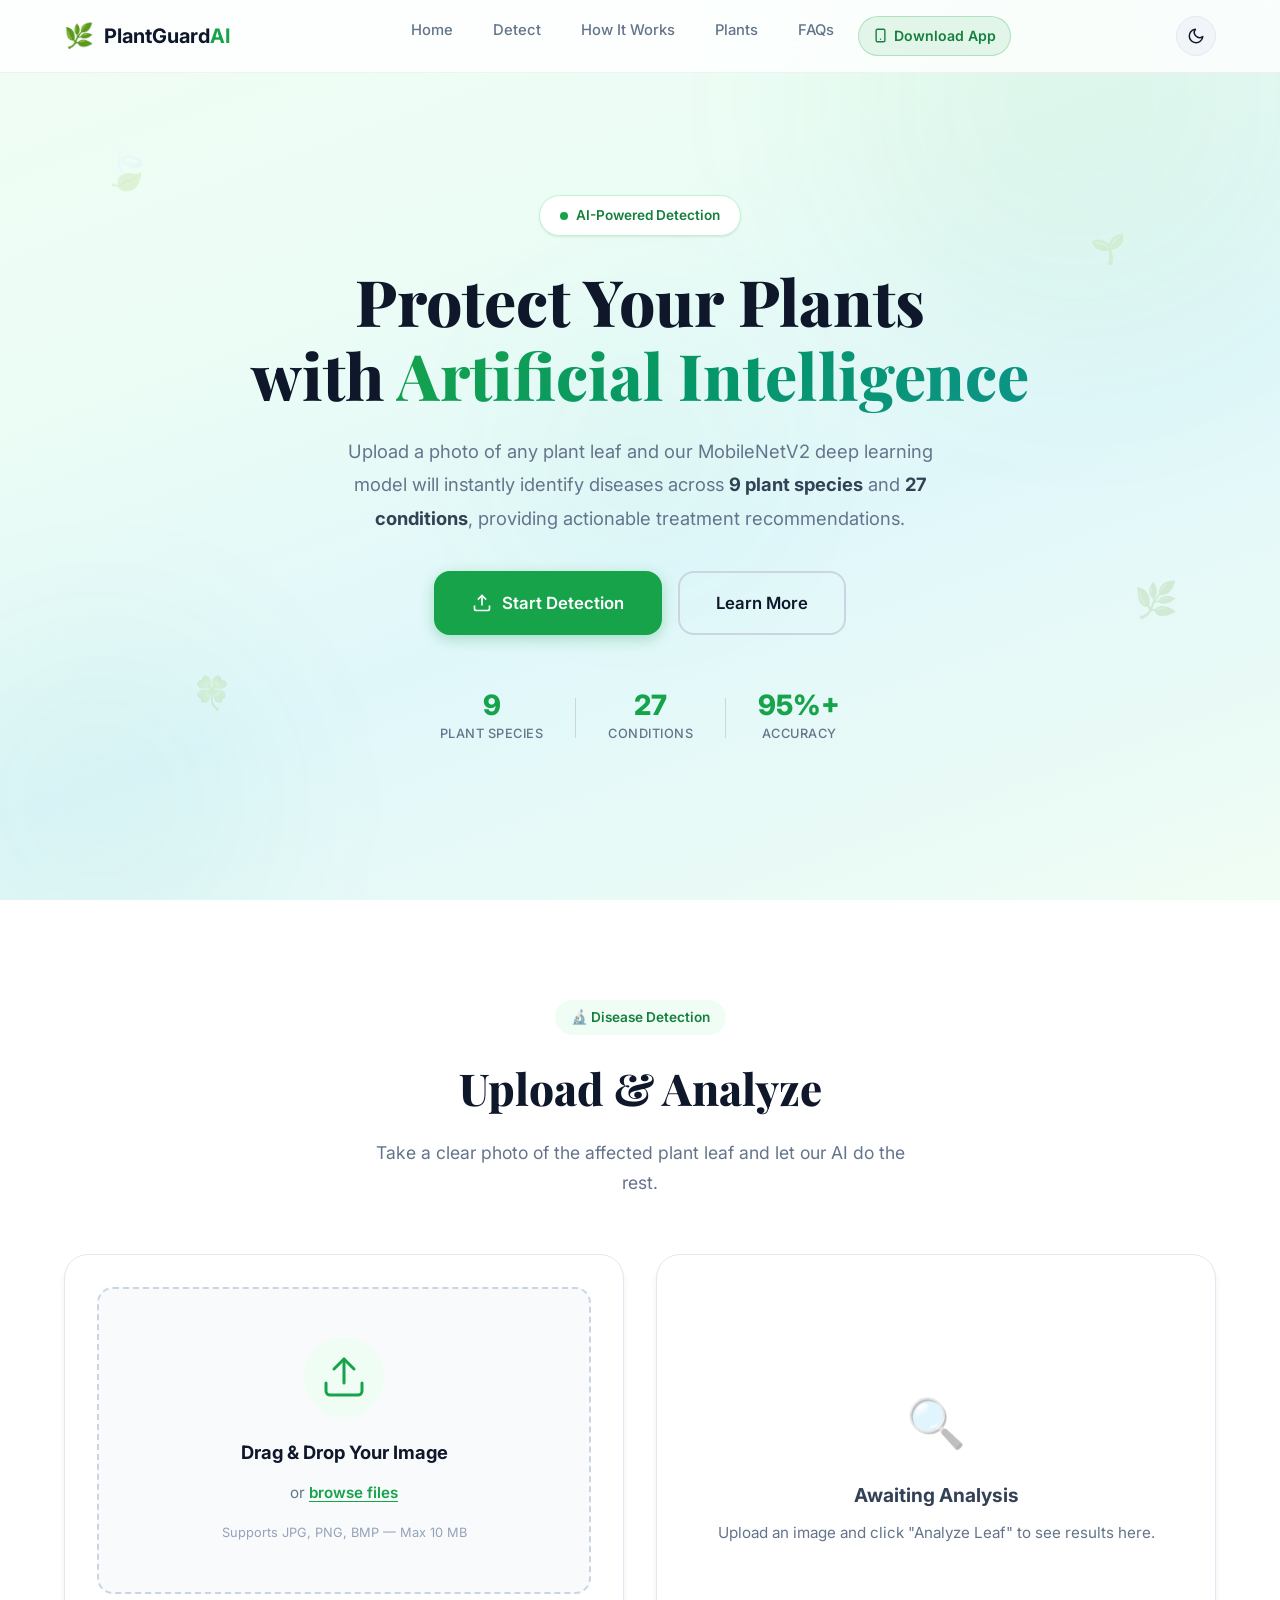
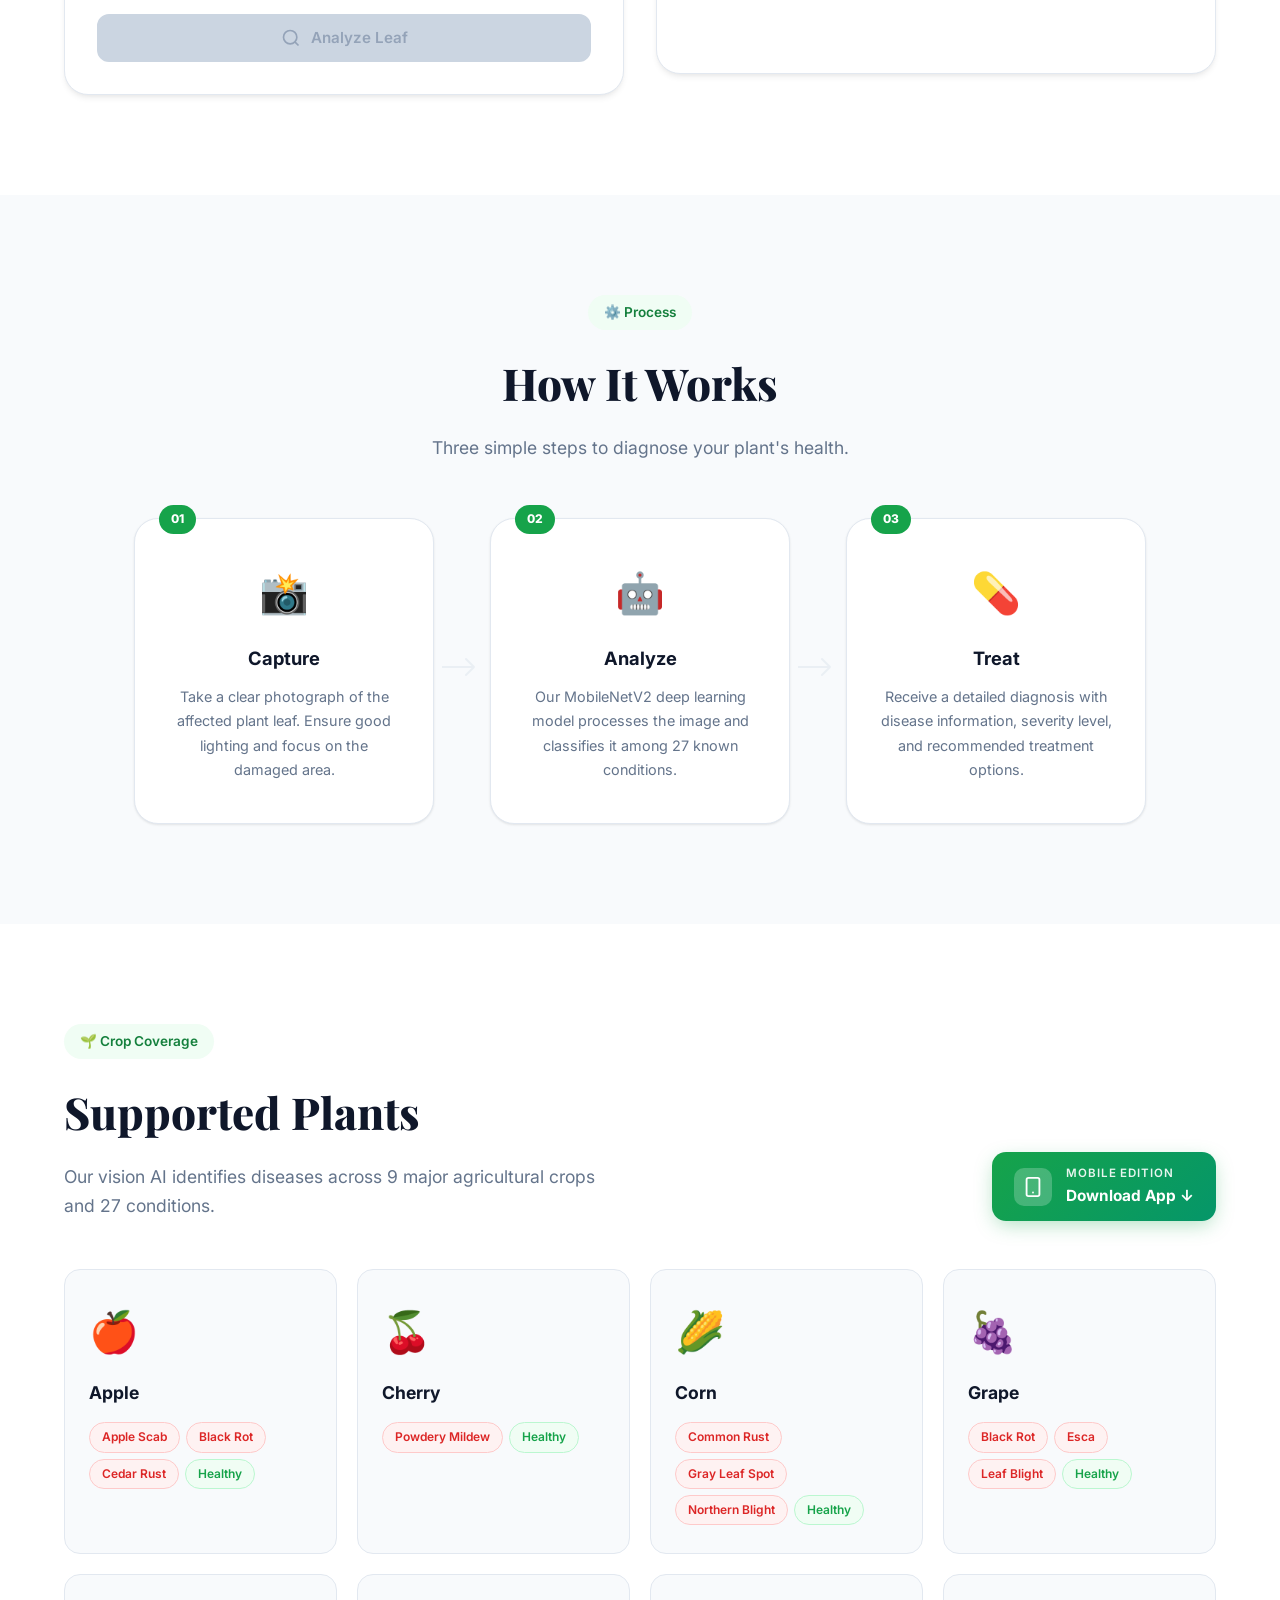
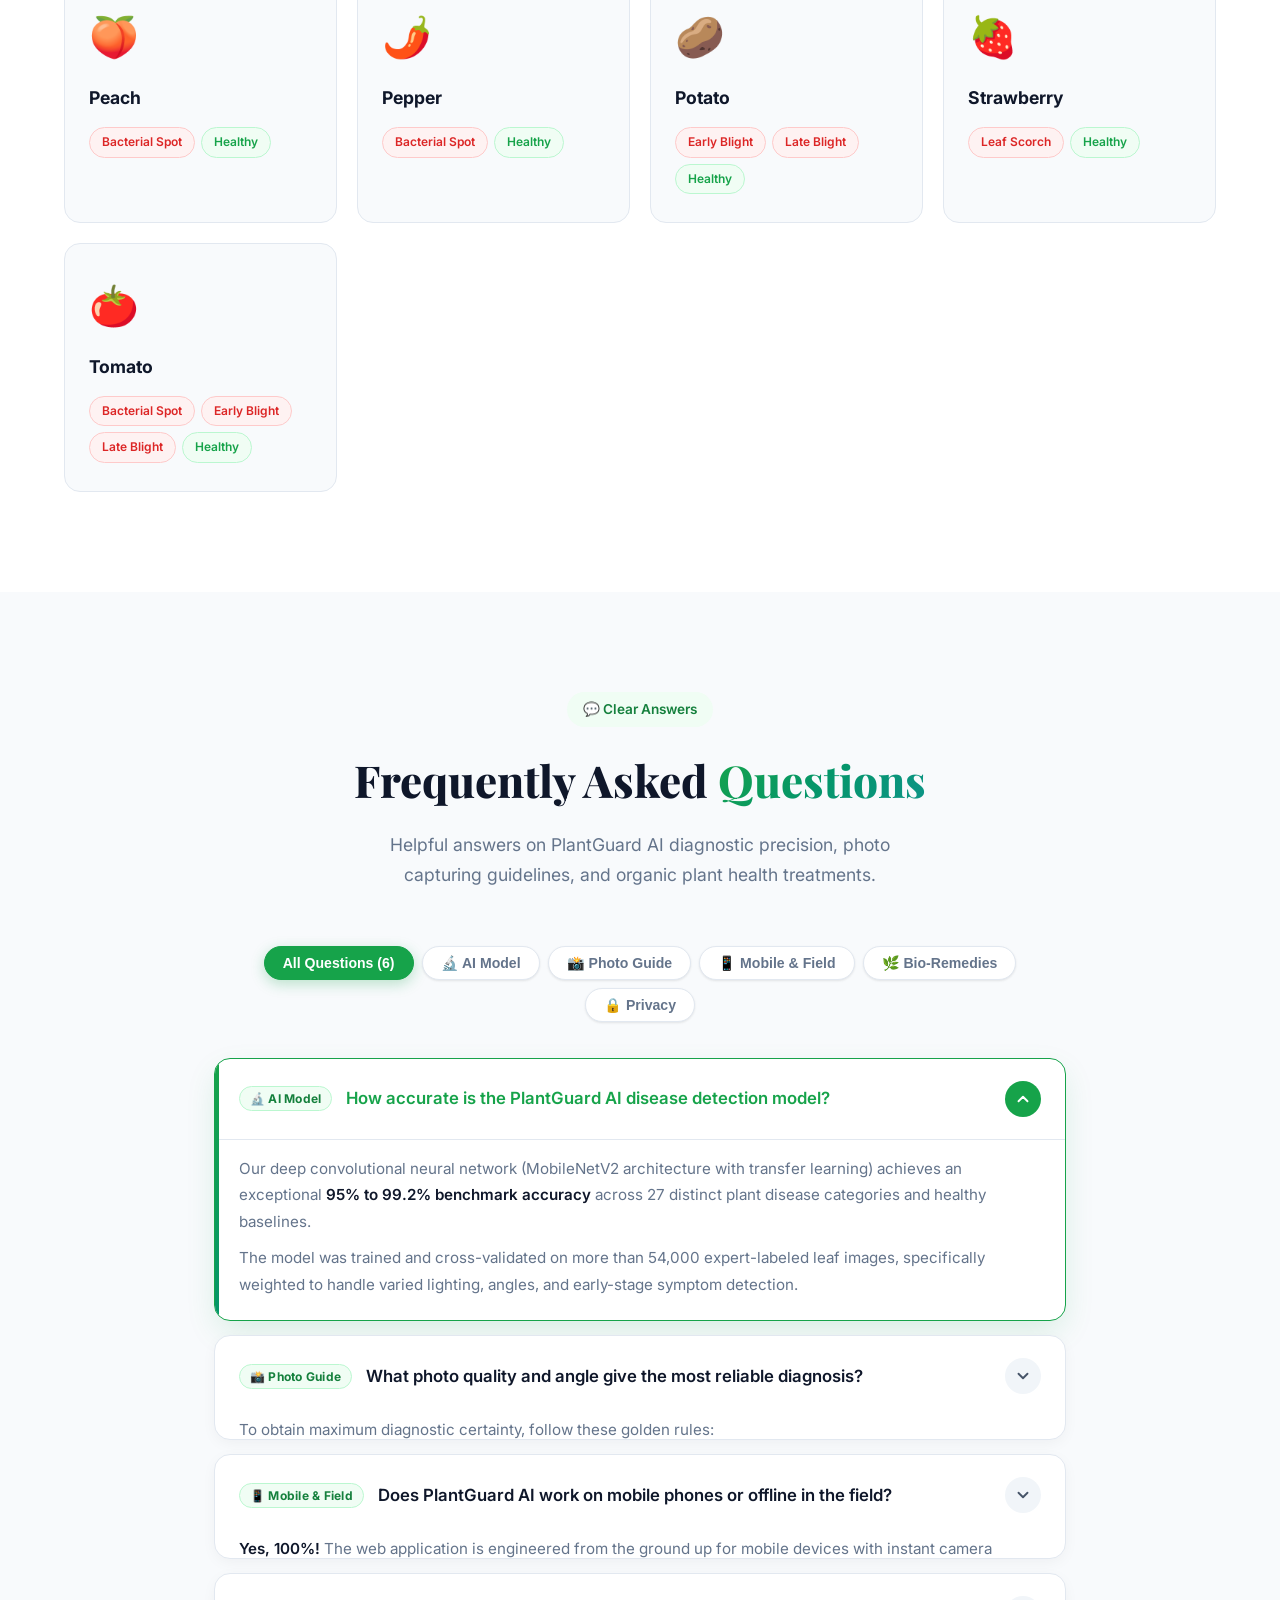
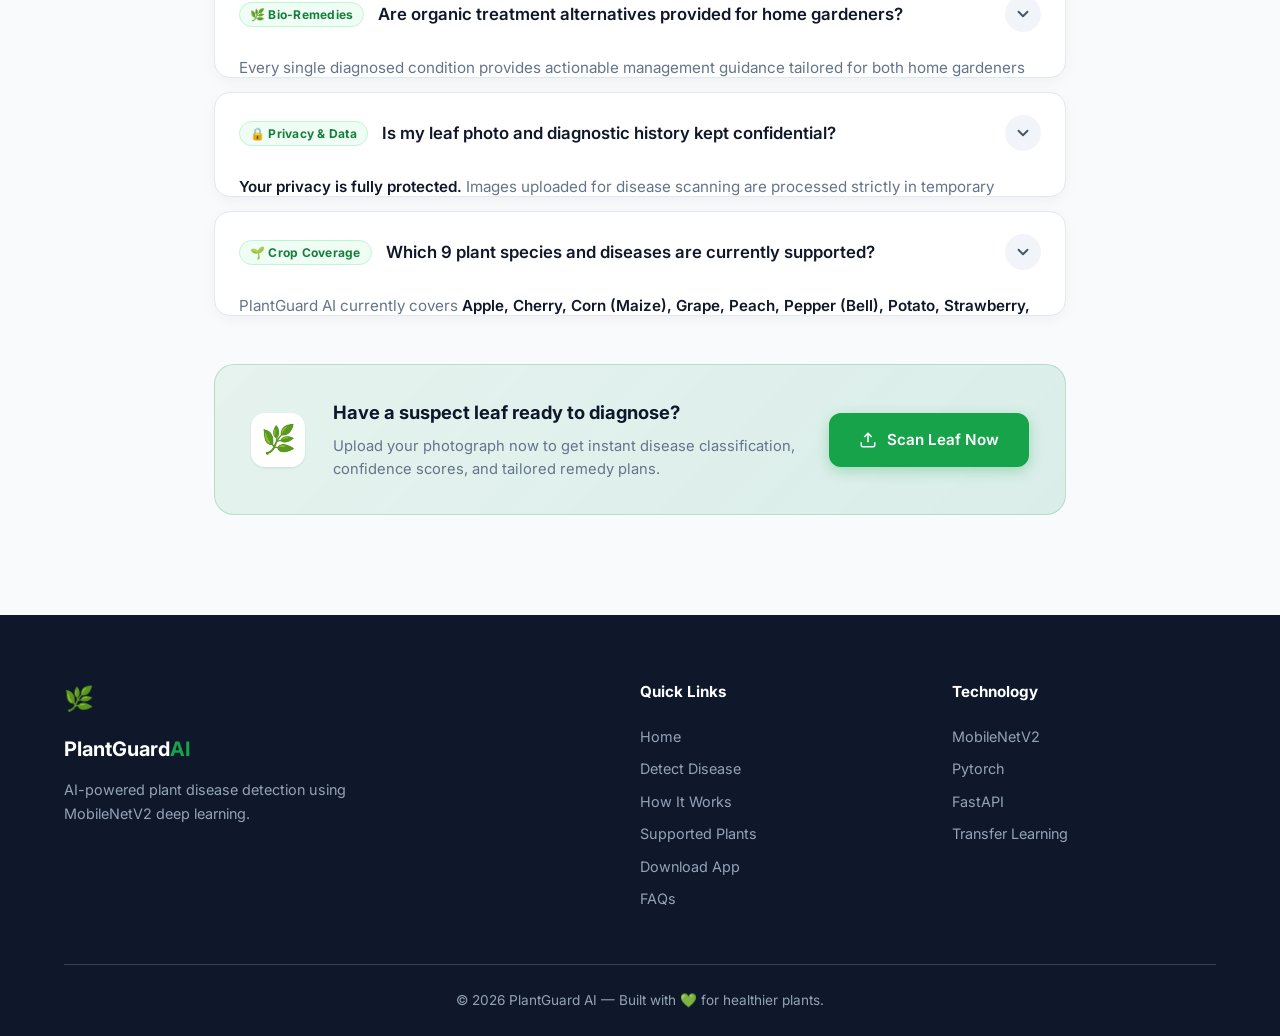
==== frontend/index.html @ 0253e127 "Organize project for deployment" ====
<!DOCTYPE html>
<html lang="en">
<head>
    <meta charset="UTF-8" />
    <meta name="viewport" content="width=device-width, initial-scale=1.0" />
    <title>PlantGuard AI — Plant Disease Detection</title>
    <link rel="preconnect" href="https://fonts.googleapis.com" />
    <link rel="preconnect" href="https://fonts.gstatic.com" crossorigin />
    <link href="https://fonts.googleapis.com/css2?family=Inter:wght@300;400;500;600;700;800;900&family=Playfair+Display:wght@700;800&display=swap" rel="stylesheet" />
    <link rel="stylesheet" href="style.css" />
    <link rel="icon" href="data:image/svg+xml,<svg xmlns='http://www.w3.org/2000/svg' viewBox='0 0 100 100'><text y='.9em' font-size='90'>🌿</text></svg>" />
    <script>
        (function() {
            try {
                const savedTheme = localStorage.getItem('plantguard_theme');
                if (savedTheme === 'dark' || (!savedTheme && window.matchMedia && window.matchMedia('(prefers-color-scheme: dark)').matches)) {
                    document.documentElement.setAttribute('data-theme', 'dark');
                } else {
                    document.documentElement.setAttribute('data-theme', 'light');
                }
            } catch(e) {}
        })();
    </script>
</head>
<body>
    <!-- ═══════════════════ NAVBAR ═══════════════════ -->
    <nav class="navbar" id="navbar">
        <div class="nav-container">
            <a href="#" class="nav-logo">
                <span class="logo-icon">🌿</span>
                <span class="logo-text">PlantGuard<span class="logo-accent">AI</span></span>
            </a>
            <ul class="nav-links">
                <li><a href="#home">Home</a></li>
                <li><a href="#detect">Detect</a></li>
                <li><a href="#how-it-works">How It Works</a></li>
                <li><a href="#plants">Plants</a></li>
                
                <li><a href="#faqSection">FAQs</a></li>
                <li>
                    <a href="https://drive.google.com/drive/folders/11VOvWhq4AAYxe6eZ1dElg188s2VvMgKe?usp=drive_link" target="_blank" rel="noopener noreferrer" class="nav-download-link" id="navDownloadBtn">
                        <svg width="15" height="15" viewBox="0 0 24 24" fill="none" stroke="currentColor" stroke-width="2.2" stroke-linecap="round" stroke-linejoin="round">
                            <rect x="5" y="2" width="14" height="20" rx="2" ry="2"></rect>
                            <line x1="12" y1="18" x2="12.01" y2="18"></line>
                        </svg>
                        Download App
                    </a>
                </li>
            </ul>
            <div class="nav-actions">
                <button class="theme-toggle-btn" id="themeToggleBtn" type="button" aria-label="Toggle light/dark mode" title="Toggle theme">
                    <span class="theme-icon sun-icon">
                        <svg width="19" height="19" viewBox="0 0 24 24" fill="none" stroke="currentColor" stroke-width="2" stroke-linecap="round" stroke-linejoin="round">
                            <circle cx="12" cy="12" r="5"></circle>
                            <line x1="12" y1="1" x2="12" y2="3"></line>
                            <line x1="12" y1="21" x2="12" y2="23"></line>
                            <line x1="4.22" y1="4.22" x2="5.64" y2="5.64"></line>
                            <line x1="18.36" y1="18.36" x2="19.78" y2="19.78"></line>
                            <line x1="1" y1="12" x2="3" y2="12"></line>
                            <line x1="21" y1="12" x2="23" y2="12"></line>
                            <line x1="4.22" y1="19.78" x2="5.64" y2="18.36"></line>
                            <line x1="18.36" y1="5.64" x2="19.78" y2="4.22"></line>
                        </svg>
                    </span>
                    <span class="theme-icon moon-icon">
                        <svg width="18" height="18" viewBox="0 0 24 24" fill="none" stroke="currentColor" stroke-width="2" stroke-linecap="round" stroke-linejoin="round">
                            <path d="M21 12.79A9 9 0 1 1 11.21 3 7 7 0 0 0 21 12.79z"></path>
                        </svg>
                    </span>
                </button>
                <button class="nav-toggle" id="navToggle" aria-label="Toggle navigation">
                    <span></span><span></span><span></span>
                </button>
            </div>
        </div>
    </nav>

    <!-- ═══════════════════ HERO ═══════════════════ -->
    <section class="hero" id="home">
        <div class="hero-bg">
            <div class="hero-shape hero-shape-1"></div>
            <div class="hero-shape hero-shape-2"></div>
            <div class="hero-shape hero-shape-3"></div>
            <div class="floating-leaf leaf-1">🍃</div>
            <div class="floating-leaf leaf-2">🌱</div>
            <div class="floating-leaf leaf-3">🍀</div>
            <div class="floating-leaf leaf-4">🌿</div>
        </div>
        <div class="hero-content">
            <div class="hero-badge">
                <span class="badge-dot"></span>
                AI-Powered Detection
            </div>
            <h1 class="hero-title">
                Protect Your Plants<br />
                with <span class="gradient-text">Artificial Intelligence</span>
            </h1>
            <p class="hero-subtitle">
                Upload a photo of any plant leaf and our MobileNetV2 deep learning model
                will instantly identify diseases across <strong>9 plant species</strong> and <strong>27 conditions</strong>,
                providing actionable treatment recommendations.
            </p>
            <div class="hero-actions">
                <a href="#detect" class="btn btn-primary btn-lg">
                    <svg width="20" height="20" viewBox="0 0 24 24" fill="none" stroke="currentColor" stroke-width="2"><path d="M21 15v4a2 2 0 0 1-2 2H5a2 2 0 0 1-2-2v-4"/><polyline points="17 8 12 3 7 8"/><line x1="12" y1="3" x2="12" y2="15"/></svg>
                    Start Detection
                </a>
                <a href="#how-it-works" class="btn btn-outline btn-lg">Learn More</a>
            </div>
            <div class="hero-stats">
                <div class="stat">
                    <span class="stat-number">9</span>
                    <span class="stat-label">Plant Species</span>
                </div>
                <div class="stat-divider"></div>
                <div class="stat">
                    <span class="stat-number">27</span>
                    <span class="stat-label">Conditions</span>
                </div>
                <div class="stat-divider"></div>
                <div class="stat">
                    <span class="stat-number">95%+</span>
                    <span class="stat-label">Accuracy</span>
                </div>
            </div>
        </div>
    </section>

    <!-- ═══════════════════ DETECTION SECTION ═══════════════════ -->
    <section class="section detect-section" id="detect">
        <div class="container">
            <div class="section-header">
                <span class="section-tag">🔬 Disease Detection</span>
                <h2 class="section-title">Upload & Analyze</h2>
                <p class="section-desc">Take a clear photo of the affected plant leaf and let our AI do the rest.</p>
            </div>

            <div class="detect-grid">
                <!-- Upload Area -->
                <div class="upload-card" id="uploadCard">
                    <div class="upload-zone" id="uploadZone">
                        <input type="file" id="fileInput" accept="image/*" hidden />
                        <div class="upload-placeholder" id="uploadPlaceholder">
                            <div class="upload-icon">
                                <svg width="48" height="48" viewBox="0 0 24 24" fill="none" stroke="currentColor" stroke-width="1.5" stroke-linecap="round" stroke-linejoin="round">
                                    <path d="M21 15v4a2 2 0 0 1-2 2H5a2 2 0 0 1-2-2v-4"/>
                                    <polyline points="17 8 12 3 7 8"/>
                                    <line x1="12" y1="3" x2="12" y2="15"/>
                                </svg>
                            </div>
                            <h3>Drag & Drop Your Image</h3>
                            <p>or <span class="upload-browse">browse files</span></p>
                            <span class="upload-hint">Supports JPG, PNG, BMP — Max 10 MB</span>
                        </div>
                        <div class="upload-preview" id="uploadPreview" style="display:none;">
                            <img id="previewImage" alt="Uploaded leaf preview" />
                            <button class="btn-remove" id="removeBtn" title="Remove image">
                                <svg width="20" height="20" viewBox="0 0 24 24" fill="none" stroke="currentColor" stroke-width="2"><line x1="18" y1="6" x2="6" y2="18"/><line x1="6" y1="6" x2="18" y2="18"/></svg>
                            </button>
                        </div>
                    </div>
                    <button class="btn btn-primary btn-block" id="analyzeBtn" disabled>
                        <svg width="20" height="20" viewBox="0 0 24 24" fill="none" stroke="currentColor" stroke-width="2"><circle cx="11" cy="11" r="8"/><line x1="21" y1="21" x2="16.65" y2="16.65"/></svg>
                        Analyze Leaf
                    </button>
                </div>

                <!-- Results Area -->
                <div class="results-card" id="resultsCard">
                    <!-- Empty State -->
                    <div class="results-empty" id="resultsEmpty">
                        <div class="empty-icon">🔍</div>
                        <h3>Awaiting Analysis</h3>
                        <p>Upload an image and click "Analyze Leaf" to see results here.</p>
                    </div>

                    <!-- Loading State -->
                    <div class="results-loading" id="resultsLoading" style="display:none;">
                        <div class="loader">
                            <div class="loader-ring"></div>
                            <div class="loader-ring"></div>
                            <div class="loader-ring"></div>
                            <span class="loader-icon">🌿</span>
                        </div>
                        <h3>Analyzing Your Plant...</h3>
                        <p>Our AI model is examining the leaf for diseases.</p>
                    </div>

                    <!-- Results Content -->
                    <div class="results-content" id="resultsContent" style="display:none;">
                        <!-- Top Prediction -->
                        <div class="result-top" id="resultTop">
                            <div class="result-severity" id="resultSeverity">Healthy</div>
                            <div class="result-header">
                                <div>
                                    <h3 class="result-plant" id="resultPlant">—</h3>
                                    <p class="result-disease" id="resultDisease">—</p>
                                </div>
                                <div class="result-confidence-ring" id="confidenceRing">
                                    <svg viewBox="0 0 100 100">
                                        <circle cx="50" cy="50" r="42" class="ring-bg" />
                                        <circle cx="50" cy="50" r="42" class="ring-fill" id="ringFill" />
                                    </svg>
                                    <span class="ring-text" id="ringText">0%</span>
                                </div>
                            </div>
                        </div>

                        <!-- Disease Info -->
                        <div class="result-info" id="resultInfo">
                            <div class="info-block">
                                <h4>📋 Description</h4>
                                <p id="resultDescription">—</p>
                            </div>
                            <div class="info-block">
                                <h4>💊 Treatment</h4>
                                <p id="resultTreatment">—</p>
                            </div>
                        </div>

                        <!-- Other Predictions -->
                        <div class="result-others">
                            <h4>Other Possibilities</h4>
                            <div class="prediction-bars" id="predictionBars"></div>
                        </div>
                    </div>

                    <!-- Error State -->
                    <div class="results-error" id="resultsError" style="display:none;">
                        <div class="error-icon">⚠️</div>
                        <h3>Analysis Failed</h3>
                        <p id="errorMessage">Something went wrong. Please try again.</p>
                        <button class="btn btn-outline" id="retryBtn">Try Again</button>
                    </div>
                </div>
            </div>
        </div>
    </section>

    <!-- ═══════════════════ HOW IT WORKS ═══════════════════ -->
    <section class="section how-section" id="how-it-works">
        <div class="container">
            <div class="section-header">
                <span class="section-tag">⚙️ Process</span>
                <h2 class="section-title">How It Works</h2>
                <p class="section-desc">Three simple steps to diagnose your plant's health.</p>
            </div>
            <div class="steps-grid">
                <div class="step-card">
                    <div class="step-number">01</div>
                    <div class="step-icon">📸</div>
                    <h3>Capture</h3>
                    <p>Take a clear photograph of the affected plant leaf. Ensure good lighting and focus on the damaged area.</p>
                </div>
                <div class="step-connector">
                    <svg width="40" height="24" viewBox="0 0 40 24"><path d="M0 12h32m0 0l-8-8m8 8l-8 8" fill="none" stroke="currentColor" stroke-width="2" stroke-linecap="round" stroke-linejoin="round" opacity="0.3"/></svg>
                </div>
                <div class="step-card">
                    <div class="step-number">02</div>
                    <div class="step-icon">🤖</div>
                    <h3>Analyze</h3>
                    <p>Our MobileNetV2 deep learning model processes the image and classifies it among 27 known conditions.</p>
                </div>
                <div class="step-connector">
                    <svg width="40" height="24" viewBox="0 0 40 24"><path d="M0 12h32m0 0l-8-8m8 8l-8 8" fill="none" stroke="currentColor" stroke-width="2" stroke-linecap="round" stroke-linejoin="round" opacity="0.3"/></svg>
                </div>
                <div class="step-card">
                    <div class="step-number">03</div>
                    <div class="step-icon">💊</div>
                    <h3>Treat</h3>
                    <p>Receive a detailed diagnosis with disease information, severity level, and recommended treatment options.</p>
                </div>
            </div>
        </div>
    </section>

    <!-- ═══════════════════ SUPPORTED PLANTS ═══════════════════ -->
    <section class="section plants-section" id="plants">
        <div class="container">
            <div class="plants-header-row">
                <div class="section-header plants-header-left">
                    <span class="section-tag">🌱 Crop Coverage</span>
                    <h2 class="section-title">Supported Plants</h2>
                    <p class="section-desc">Our vision AI identifies diseases across 9 major agricultural crops and 27 conditions.</p>
                </div>
                <div class="plants-download-action">
                    <a href="https://drive.google.com/drive/folders/11VOvWhq4AAYxe6eZ1dElg188s2VvMgKe?usp=drive_link" target="_blank" rel="noopener noreferrer" class="plants-app-badge-btn" id="plantsSectionDownloadBtn">
                        <div class="app-badge-icon">
                            <svg width="22" height="22" viewBox="0 0 24 24" fill="none" stroke="currentColor" stroke-width="2" stroke-linecap="round" stroke-linejoin="round">
                                <rect x="5" y="2" width="14" height="20" rx="2" ry="2"></rect>
                                <line x1="12" y1="18" x2="12.01" y2="18"></line>
                            </svg>
                        </div>
                        <div class="app-badge-text">
                            <span class="app-badge-sub">Mobile Edition</span>
                            <span class="app-badge-title">Download App &darr;</span>
                        </div>
                    </a>
                </div>
            </div>
            <div class="plants-grid">
                <div class="plant-card">
                    <div class="plant-emoji">🍎</div>
                    <h3>Apple</h3>
                    <div class="plant-diseases">
                        <span class="disease-tag disease-bad">Apple Scab</span>
                        <span class="disease-tag disease-bad">Black Rot</span>
                        <span class="disease-tag disease-bad">Cedar Rust</span>
                        <span class="disease-tag disease-good">Healthy</span>
                    </div>
                </div>
                <div class="plant-card">
                    <div class="plant-emoji">🍒</div>
                    <h3>Cherry</h3>
                    <div class="plant-diseases">
                        <span class="disease-tag disease-bad">Powdery Mildew</span>
                        <span class="disease-tag disease-good">Healthy</span>
                    </div>
                </div>
                <div class="plant-card">
                    <div class="plant-emoji">🌽</div>
                    <h3>Corn</h3>
                    <div class="plant-diseases">
                        <span class="disease-tag disease-bad">Common Rust</span>
                        <span class="disease-tag disease-bad">Gray Leaf Spot</span>
                        <span class="disease-tag disease-bad">Northern Blight</span>
                        <span class="disease-tag disease-good">Healthy</span>
                    </div>
                </div>
                <div class="plant-card">
                    <div class="plant-emoji">🍇</div>
                    <h3>Grape</h3>
                    <div class="plant-diseases">
                        <span class="disease-tag disease-bad">Black Rot</span>
                        <span class="disease-tag disease-bad">Esca</span>
                        <span class="disease-tag disease-bad">Leaf Blight</span>
                        <span class="disease-tag disease-good">Healthy</span>
                    </div>
                </div>
                <div class="plant-card">
                    <div class="plant-emoji">🍑</div>
                    <h3>Peach</h3>
                    <div class="plant-diseases">
                        <span class="disease-tag disease-bad">Bacterial Spot</span>
                        <span class="disease-tag disease-good">Healthy</span>
                    </div>
                </div>
                <div class="plant-card">
                    <div class="plant-emoji">🌶️</div>
                    <h3>Pepper</h3>
                    <div class="plant-diseases">
                        <span class="disease-tag disease-bad">Bacterial Spot</span>
                        <span class="disease-tag disease-good">Healthy</span>
                    </div>
                </div>
                <div class="plant-card">
                    <div class="plant-emoji">🥔</div>
                    <h3>Potato</h3>
                    <div class="plant-diseases">
                        <span class="disease-tag disease-bad">Early Blight</span>
                        <span class="disease-tag disease-bad">Late Blight</span>
                        <span class="disease-tag disease-good">Healthy</span>
                    </div>
                </div>
                <div class="plant-card">
                    <div class="plant-emoji">🍓</div>
                    <h3>Strawberry</h3>
                    <div class="plant-diseases">
                        <span class="disease-tag disease-bad">Leaf Scorch</span>
                        <span class="disease-tag disease-good">Healthy</span>
                    </div>
                </div>
                <div class="plant-card">
                    <div class="plant-emoji">🍅</div>
                    <h3>Tomato</h3>
                    <div class="plant-diseases">
                        <span class="disease-tag disease-bad">Bacterial Spot</span>
                        <span class="disease-tag disease-bad">Early Blight</span>
                        <span class="disease-tag disease-bad">Late Blight</span>
                        <span class="disease-tag disease-good">Healthy</span>
                    </div>
                </div>
            </div>
        </div>
    </section>




      <!-- ==========================================================================
       FREQUENTLY ASKED QUESTIONS (FAQ)
       ========================================================================== -->
    <a id="faq"></a>
    <section class="section faq-section" id="faqSection">
        <div class="container faq-container">
            <div class="section-header">
                <span class="section-tag">💬 Clear Answers</span>
                <h2 class="section-title">Frequently Asked <span class="gradient-text">Questions</span></h2>
                <p class="section-desc">
                    Helpful answers on PlantGuard AI diagnostic precision, photo capturing guidelines, and organic plant health treatments.
                </p>
            </div>

            <!-- FAQ Filter Categories -->
            <div class="faq-filters" id="faqFilters" role="tablist" aria-label="FAQ Categories">
                <button type="button" class="faq-filter-btn active" data-category="all">All Questions (6)</button>
                <button type="button" class="faq-filter-btn" data-category="model">🔬 AI Model</button>
                <button type="button" class="faq-filter-btn" data-category="photo">📸 Photo Guide</button>
                <button type="button" class="faq-filter-btn" data-category="mobile">📱 Mobile & Field</button>
                <button type="button" class="faq-filter-btn" data-category="treatment">🌿 Bio-Remedies</button>
                <button type="button" class="faq-filter-btn" data-category="privacy">🔒 Privacy</button>
            </div>

            <!-- FAQ Accordion List -->
            <div class="faq-list" id="faqList">
                <!-- Item 1 -->
                <div class="faq-item active" data-category="model">
                    <button type="button" class="faq-question" aria-expanded="true" aria-controls="faq-ans-1">
                        <div class="faq-q-left">
                            <span class="faq-cat-pill">🔬 AI Model</span>
                            <span class="faq-q-title">How accurate is the PlantGuard AI disease detection model?</span>
                        </div>
                        <div class="faq-chevron-wrap">
                            <svg width="18" height="18" viewBox="0 0 24 24" fill="none" stroke="currentColor" stroke-width="2.5" stroke-linecap="round" stroke-linejoin="round"><polyline points="6 9 12 15 18 9"/></svg>
                        </div>
                    </button>
                    <div class="faq-answer-collapse" id="faq-ans-1" role="region">
                        <div class="faq-answer-body">
                            <p>Our deep convolutional neural network (MobileNetV2 architecture with transfer learning) achieves an exceptional <strong>95% to 99.2% benchmark accuracy</strong> across 27 distinct plant disease categories and healthy baselines.</p>
                            <p style="margin-top: 10px;">The model was trained and cross-validated on more than 54,000 expert-labeled leaf images, specifically weighted to handle varied lighting, angles, and early-stage symptom detection.</p>
                        </div>
                    </div>
                </div>

                <!-- Item 2 -->
                <div class="faq-item" data-category="photo">
                    <button type="button" class="faq-question" aria-expanded="false" aria-controls="faq-ans-2">
                        <div class="faq-q-left">
                            <span class="faq-cat-pill">📸 Photo Guide</span>
                            <span class="faq-q-title">What photo quality and angle give the most reliable diagnosis?</span>
                        </div>
                        <div class="faq-chevron-wrap">
                            <svg width="18" height="18" viewBox="0 0 24 24" fill="none" stroke="currentColor" stroke-width="2.5" stroke-linecap="round" stroke-linejoin="round"><polyline points="6 9 12 15 18 9"/></svg>
                        </div>
                    </button>
                    <div class="faq-answer-collapse" id="faq-ans-2" role="region">
                        <div class="faq-answer-body">
                            <p>To obtain maximum diagnostic certainty, follow these golden rules:</p>
                            <ul class="faq-tips-list">
                                <li><strong>Natural diffused daylight:</strong> Shoot in soft morning or overcast light. Avoid harsh direct sun reflections or intense camera flash.</li>
                                <li><strong>Fill the frame:</strong> The infected leaf blade should fill at least <strong>60%–80%</strong> of the picture.</li>
                                <li><strong>Focus sharply on lesions:</strong> Tap your screen to lock focus on discoloration, powdery spots, or wilting leaf margins.</li>
                                <li><strong>Clean background:</strong> Hold a neutral hand or piece of cardboard behind the leaf if background foliage is distracting.</li>
                            </ul>
                        </div>
                    </div>
                </div>

                <!-- Item 3 -->
                <div class="faq-item" data-category="mobile">
                    <button type="button" class="faq-question" aria-expanded="false" aria-controls="faq-ans-3">
                        <div class="faq-q-left">
                            <span class="faq-cat-pill">📱 Mobile & Field</span>
                            <span class="faq-q-title">Does PlantGuard AI work on mobile phones or offline in the field?</span>
                        </div>
                        <div class="faq-chevron-wrap">
                            <svg width="18" height="18" viewBox="0 0 24 24" fill="none" stroke="currentColor" stroke-width="2.5" stroke-linecap="round" stroke-linejoin="round"><polyline points="6 9 12 15 18 9"/></svg>
                        </div>
                    </button>
                    <div class="faq-answer-collapse" id="faq-ans-3" role="region">
                        <div class="faq-answer-body">
                            <p><strong>Yes, 100%!</strong> The web application is engineered from the ground up for mobile devices with instant camera capture support on both iOS (Safari) and Android (Chrome).</p>
                            <p style="margin-top: 10px;">Additionally, you can download our dedicated <strong>PlantGuard Mobile App (APK / PWA)</strong> from the link beside the Plants section, giving you rapid one-tap diagnoses while inspecting orchards or farms.</p>
                        </div>
                    </div>
                </div>

                <!-- Item 4 -->
                <div class="faq-item" data-category="treatment">
                    <button type="button" class="faq-question" aria-expanded="false" aria-controls="faq-ans-4">
                        <div class="faq-q-left">
                            <span class="faq-cat-pill">🌿 Bio-Remedies</span>
                            <span class="faq-q-title">Are organic treatment alternatives provided for home gardeners?</span>
                        </div>
                        <div class="faq-chevron-wrap">
                            <svg width="18" height="18" viewBox="0 0 24 24" fill="none" stroke="currentColor" stroke-width="2.5" stroke-linecap="round" stroke-linejoin="round"><polyline points="6 9 12 15 18 9"/></svg>
                        </div>
                    </button>
                    <div class="faq-answer-collapse" id="faq-ans-4" role="region">
                        <div class="faq-answer-body">
                            <p>Every single diagnosed condition provides actionable management guidance tailored for both home gardeners and organic farmers:</p>
                            <ul class="faq-tips-list">
                                <li><strong>Biological controls:</strong> Recommendations such as <em>Bacillus subtilis</em> beneficial bacteria, copper octanoate sprays, and botanical Neem oil extracts.</li>
                                <li><strong>Cultural practices:</strong> Sanitization methods, targeted pruning, air circulation tips, and drip irrigation practices to halt fungal spore transmission.</li>
                                <li><strong>Commercial options:</strong> Chemical fungicide guidelines when intervention is required for large acreages.</li>
                            </ul>
                        </div>
                    </div>
                </div>

                <!-- Item 5 -->
                <div class="faq-item" data-category="privacy">
                    <button type="button" class="faq-question" aria-expanded="false" aria-controls="faq-ans-5">
                        <div class="faq-q-left">
                            <span class="faq-cat-pill">🔒 Privacy & Data</span>
                            <span class="faq-q-title">Is my leaf photo and diagnostic history kept confidential?</span>
                        </div>
                        <div class="faq-chevron-wrap">
                            <svg width="18" height="18" viewBox="0 0 24 24" fill="none" stroke="currentColor" stroke-width="2.5" stroke-linecap="round" stroke-linejoin="round"><polyline points="6 9 12 15 18 9"/></svg>
                        </div>
                    </button>
                    <div class="faq-answer-collapse" id="faq-ans-5" role="region">
                        <div class="faq-answer-body">
                            <p><strong>Your privacy is fully protected.</strong> Images uploaded for disease scanning are processed strictly in temporary runtime memory and are never retained, sold, or shared with third parties.</p>
                            <p style="margin-top: 10px;">Diagnostic logs and scan records reside solely inside your personal browser's LocalStorage, meaning you retain complete ownership and can clear your history anytime with zero footprints left behind.</p>
                        </div>
                    </div>
                </div>

                <!-- Item 6 -->
                <div class="faq-item" data-category="model">
                    <button type="button" class="faq-question" aria-expanded="false" aria-controls="faq-ans-6">
                        <div class="faq-q-left">
                            <span class="faq-cat-pill">🌱 Crop Coverage</span>
                            <span class="faq-q-title">Which 9 plant species and diseases are currently supported?</span>
                        </div>
                        <div class="faq-chevron-wrap">
                            <svg width="18" height="18" viewBox="0 0 24 24" fill="none" stroke="currentColor" stroke-width="2.5" stroke-linecap="round" stroke-linejoin="round"><polyline points="6 9 12 15 18 9"/></svg>
                        </div>
                    </button>
                    <div class="faq-answer-collapse" id="faq-ans-6" role="region">
                        <div class="faq-answer-body">
                            <p>PlantGuard AI currently covers <strong>Apple, Cherry, Corn (Maize), Grape, Peach, Pepper (Bell), Potato, Strawberry, and Tomato</strong>.</p>
                            <p style="margin-top: 10px;">Supported conditions include Early Blight, Late Blight, Bacterial Spot, Powdery Mildew, Black Rot, Esca, Cedar Rust, Common Rust, Gray Leaf Spot, Northern Leaf Blight, Leaf Scorch, alongside verified healthy controls for every crop.</p>
                        </div>
                    </div>
                </div>
            </div>

            <!-- FAQ CTA Card -->
            <div class="faq-cta-card">
                <div class="faq-cta-icon-wrap">
                    <span class="faq-cta-emoji">🌿</span>
                </div>
                <div class="faq-cta-text">
                    <h4>Have a suspect leaf ready to diagnose?</h4>
                    <p>Upload your photograph now to get instant disease classification, confidence scores, and tailored remedy plans.</p>
                </div>
                <div class="faq-cta-action">
                    <a href="#detect" class="btn btn-primary faq-cta-btn">
                        <svg width="18" height="18" viewBox="0 0 24 24" fill="none" stroke="currentColor" stroke-width="2"><path d="M21 15v4a2 2 0 0 1-2 2H5a2 2 0 0 1-2-2v-4"/><polyline points="17 8 12 3 7 8"/><line x1="12" y1="15" x2="12" y2="3"/></svg>
                        Scan Leaf Now
                    </a>
                </div>
            </div>
        </div>
    </section>

    <!-- ═══════════════════ FOOTER ═══════════════════ -->
    <footer class="footer">
        <div class="container">
            <div class="footer-content">
                <div class="footer-brand">
                    <span class="logo-icon">🌿</span>
                    <span class="logo-text">PlantGuard<span class="logo-accent">AI</span></span>
                    <p>AI-powered plant disease detection using MobileNetV2 deep learning.</p>
                </div>
                <div class="footer-links">
                    <h4>Quick Links</h4>
                    <a href="#home">Home</a>
                    <a href="#detect">Detect Disease</a>
                    <a href="#how-it-works">How It Works</a>
                    <a href="#plants">Supported Plants</a>
                    <a href="https://drive.google.com/drive/folders/11VOvWhq4AAYxe6eZ1dElg188s2VvMgKe?usp=drive_link" target="_blank" rel="noopener noreferrer">Download App</a>
                    <a href="#faqSection">FAQs</a>
                </div>
                <div class="footer-tech">
                    <h4>Technology</h4>
                    <a href="#">MobileNetV2</a>
                    <a href="#">Pytorch</a>
                    <a href="#">FastAPI</a>
                    <a href="#">Transfer Learning</a>
                </div>
            </div>
            <div class="footer-bottom">
                <p>© 2026 PlantGuard AI — Built with 💚 for healthier plants.</p>
            </div>
        </div>
    </footer>



    <!-- ═══════════════════ THEME, FAQ & MODAL SCRIPTS ═══════════════════ -->
    <script>
    (function() {
        // --- 1. THEME TOGGLE (LIGHT / DARK) ---
        const themeToggleBtn = document.getElementById('themeToggleBtn');
        function setTheme(theme) {
            document.documentElement.setAttribute('data-theme', theme);
            try { localStorage.setItem('plantguard_theme', theme); } catch(e) {}
        }
        function getCurrentTheme() {
            return document.documentElement.getAttribute('data-theme') || 'light';
        }
        if (themeToggleBtn) {
            themeToggleBtn.addEventListener('click', () => {
                const nextTheme = getCurrentTheme() === 'dark' ? 'light' : 'dark';
                setTheme(nextTheme);
            });
        }

        // --- 2. FAQ ACCORDION INTERACTIVITY ---
        const faqItems = document.querySelectorAll('.faq-item');
        faqItems.forEach(item => {
            const btn = item.querySelector('.faq-question');
            if (!btn) return;
            btn.addEventListener('click', () => {
                const isActive = item.classList.contains('active');
                faqItems.forEach(other => {
                    if (other !== item) {
                        other.classList.remove('active');
                        const otherBtn = other.querySelector('.faq-question');
                        if (otherBtn) otherBtn.setAttribute('aria-expanded', 'false');
                    }
                });
                if (isActive) {
                    item.classList.remove('active');
                    btn.setAttribute('aria-expanded', 'false');
                } else {
                    item.classList.add('active');
                    btn.setAttribute('aria-expanded', 'true');
                }
            });
        });

        // FAQ Category Filter
        const filterBtns = document.querySelectorAll('.faq-filter-btn');
        filterBtns.forEach(fBtn => {
            fBtn.addEventListener('click', () => {
                filterBtns.forEach(b => b.classList.remove('active'));
                fBtn.classList.add('active');
                const cat = fBtn.getAttribute('data-category');
                faqItems.forEach(item => {
                    const itemCat = item.getAttribute('data-category');
                    if (cat === 'all' || itemCat === cat) {
                        item.style.display = 'block';
                    } else {
                        item.style.display = 'none';
                    }
                });
            });
        });

        // --- 3. DOWNLOAD APP MODAL LOGIC ---
        const downloadModal = document.getElementById('downloadModal');
        const closeModalBtn = document.getElementById('closeModalBtn');
        function closeModal() {
            if (downloadModal) {
                downloadModal.classList.remove('open');
                document.body.style.overflow = '';
            }
        }

        if (closeModalBtn) {
            closeModalBtn.addEventListener('click', closeModal);
        }

        if (downloadModal) {
            downloadModal.addEventListener('click', (e) => {
                if (e.target === downloadModal) {
                    closeModal();
                }
            });
        }

        window.addEventListener('keydown', (e) => {
            if (e.key === 'Escape' && downloadModal && downloadModal.classList.contains('open')) {
                closeModal();
            }
        });
    })();
    </script>
    <script src="app.js"></script>
</body>
</html>
---- frontend/style.css ----
/* ═══════════════════════════════════════════════════
   PlantGuard AI — Stylesheet
   ═══════════════════════════════════════════════════ */

/* ── CSS Variables ─────────────────────────────── */
:root {
    /* Colors */
    --primary:        #16a34a;
    --primary-dark:   #15803d;
    --primary-darker: #166534;
    --primary-light:  #bbf7d0;
    --primary-50:     #f0fdf4;

    --accent:         #059669;
    --accent-light:   #a7f3d0;

    --dark:           #0f172a;
    --dark-2:         #1e293b;
    --dark-3:         #334155;
    --gray:           #64748b;
    --gray-light:     #94a3b8;
    --gray-lighter:   #cbd5e1;
    --gray-lightest:  #e2e8f0;
    --light:          #f8fafc;
    --white:          #ffffff;

    --severity-none:     #16a34a;
    --severity-moderate: #f59e0b;
    --severity-high:     #f97316;
    --severity-critical: #ef4444;

    /* Typography */
    --font-sans:    'Inter', -apple-system, BlinkMacSystemFont, 'Segoe UI', sans-serif;
    --font-display: 'Playfair Display', Georgia, serif;

    /* Spacing */
    --section-padding: 100px 0;

    /* Transitions */
    --transition: 0.3s cubic-bezier(0.4, 0, 0.2, 1);
    --transition-slow: 0.6s cubic-bezier(0.4, 0, 0.2, 1);

    /* Shadows */
    --shadow-sm:  0 1px 3px rgba(0,0,0,0.06), 0 1px 2px rgba(0,0,0,0.04);
    --shadow-md:  0 4px 6px -1px rgba(0,0,0,0.07), 0 2px 4px -2px rgba(0,0,0,0.05);
    --shadow-lg:  0 10px 25px -3px rgba(0,0,0,0.08), 0 4px 6px -4px rgba(0,0,0,0.05);
    --shadow-xl:  0 20px 50px -8px rgba(0,0,0,0.12), 0 8px 16px -6px rgba(0,0,0,0.06);
    --shadow-glow: 0 0 40px rgba(22, 163, 74, 0.15);

    /* Radius */
    --radius-sm: 8px;
    --radius-md: 12px;
    --radius-lg: 16px;
    --radius-xl: 24px;
}


/* ── Reset & Base ──────────────────────────────── */
*, *::before, *::after {
    margin: 0;
    padding: 0;
    box-sizing: border-box;
}

html {
    scroll-behavior: smooth;
    scroll-padding-top: 80px;
}

body {
    font-family: var(--font-sans);
    color: var(--dark);
    background: var(--light);
    line-height: 1.7;
    overflow-x: hidden;
    -webkit-font-smoothing: antialiased;
    -moz-osx-font-smoothing: grayscale;
}

img {
    max-width: 100%;
    display: block;
}

a {
    text-decoration: none;
    color: inherit;
    transition: var(--transition);
}

.container {
    max-width: 1200px;
    margin: 0 auto;
    padding: 0 24px;
}


/* ── Custom Scrollbar ──────────────────────────── */
::-webkit-scrollbar {
    width: 8px;
}
::-webkit-scrollbar-track {
    background: var(--light);
}
::-webkit-scrollbar-thumb {
    background: var(--gray-lighter);
    border-radius: 100px;
}
::-webkit-scrollbar-thumb:hover {
    background: var(--gray-light);
}


/* ═══════════════════════════════════════════════════
   NAVBAR
   ═══════════════════════════════════════════════════ */
.navbar {
    position: fixed;
    top: 0;
    left: 0;
    right: 0;
    z-index: 1000;
    background: rgba(255, 255, 255, 0.8);
    backdrop-filter: blur(20px);
    -webkit-backdrop-filter: blur(20px);
    border-bottom: 1px solid rgba(0, 0, 0, 0.05);
    transition: var(--transition);
}

.navbar.scrolled {
    background: rgba(255, 255, 255, 0.95);
    box-shadow: var(--shadow-sm);
}

.nav-container {
    max-width: 1200px;
    margin: 0 auto;
    padding: 0 24px;
    display: flex;
    align-items: center;
    justify-content: space-between;
    height: 72px;
}

.nav-logo {
    display: flex;
    align-items: center;
    gap: 10px;
    font-weight: 700;
    font-size: 1.25rem;
}

.logo-icon {
    font-size: 1.5rem;
}

.logo-text {
    color: var(--dark);
}

.logo-accent {
    color: var(--primary);
}

.nav-links {
    display: flex;
    list-style: none;
    gap: 8px;
}

.nav-links a {
    padding: 8px 16px;
    border-radius: var(--radius-sm);
    font-size: 0.925rem;
    font-weight: 500;
    color: var(--gray);
    transition: var(--transition);
}

.nav-links a:hover {
    color: var(--primary);
    background: var(--primary-50);
}

/* Mobile toggle */
.nav-toggle {
    display: none;
    flex-direction: column;
    gap: 5px;
    background: none;
    border: none;
    cursor: pointer;
    padding: 6px;
}

.nav-toggle span {
    width: 22px;
    height: 2px;
    background: var(--dark);
    border-radius: 2px;
    transition: var(--transition);
}

@media (max-width: 768px) {
    .nav-links {
        position: fixed;
        top: 72px;
        left: 0;
        right: 0;
        background: var(--white);
        flex-direction: column;
        padding: 16px 24px;
        gap: 4px;
        box-shadow: var(--shadow-lg);
        transform: translateY(-120%);
        opacity: 0;
        transition: var(--transition);
    }
    .nav-links.active {
        transform: translateY(0);
        opacity: 1;
    }
    .nav-toggle {
        display: flex;
    }
}


/* ═══════════════════════════════════════════════════
   BUTTONS
   ═══════════════════════════════════════════════════ */
.btn {
    display: inline-flex;
    align-items: center;
    justify-content: center;
    gap: 10px;
    padding: 12px 28px;
    font-family: var(--font-sans);
    font-size: 0.95rem;
    font-weight: 600;
    border-radius: var(--radius-md);
    border: 2px solid transparent;
    cursor: pointer;
    transition: var(--transition);
    white-space: nowrap;
}

.btn-primary {
    background: var(--primary);
    color: var(--white);
    border-color: var(--primary);
    box-shadow: 0 4px 14px rgba(22, 163, 74, 0.3);
}

.btn-primary:hover {
    background: var(--primary-dark);
    border-color: var(--primary-dark);
    box-shadow: 0 6px 20px rgba(22, 163, 74, 0.4);
    transform: translateY(-2px);
}

.btn-primary:active {
    transform: translateY(0);
}

.btn-primary:disabled {
    background: var(--gray-lighter);
    border-color: var(--gray-lighter);
    color: var(--gray-light);
    box-shadow: none;
    cursor: not-allowed;
    transform: none;
}

.btn-outline {
    background: transparent;
    color: var(--dark);
    border-color: var(--gray-lighter);
}

.btn-outline:hover {
    border-color: var(--primary);
    color: var(--primary);
    background: var(--primary-50);
}

.btn-lg {
    padding: 16px 36px;
    font-size: 1.05rem;
    border-radius: var(--radius-lg);
}

.btn-block {
    width: 100%;
}


/* ═══════════════════════════════════════════════════
   HERO SECTION
   ═══════════════════════════════════════════════════ */
.hero {
    position: relative;
    min-height: 100vh;
    display: flex;
    align-items: center;
    justify-content: center;
    text-align: center;
    padding: 120px 24px 80px;
    overflow: hidden;
}

.hero-bg {
    position: absolute;
    inset: 0;
    z-index: 0;
    background: linear-gradient(160deg, #f0fdf4 0%, #ecfdf5 30%, #e0f7fa 60%, #f0fdf4 100%);
}

.hero-shape {
    position: absolute;
    border-radius: 50%;
    filter: blur(80px);
    opacity: 0.5;
}

.hero-shape-1 {
    width: 600px;
    height: 600px;
    background: radial-gradient(circle, rgba(22, 163, 74, 0.15), transparent);
    top: -200px;
    right: -100px;
    animation: float 20s ease-in-out infinite;
}

.hero-shape-2 {
    width: 400px;
    height: 400px;
    background: radial-gradient(circle, rgba(5, 150, 105, 0.12), transparent);
    bottom: -100px;
    left: -100px;
    animation: float 25s ease-in-out infinite reverse;
}

.hero-shape-3 {
    width: 300px;
    height: 300px;
    background: radial-gradient(circle, rgba(16, 185, 129, 0.1), transparent);
    top: 50%;
    left: 50%;
    transform: translate(-50%, -50%);
    animation: float 18s ease-in-out infinite;
}

/* Floating leaves */
.floating-leaf {
    position: absolute;
    font-size: 2rem;
    opacity: 0.15;
    animation: leafFloat 15s ease-in-out infinite;
    pointer-events: none;
}

.leaf-1 { top: 15%; left: 8%;  animation-delay: 0s;   font-size: 2.5rem; }
.leaf-2 { top: 25%; right: 12%; animation-delay: -4s;  font-size: 1.8rem; }
.leaf-3 { bottom: 20%; left: 15%; animation-delay: -8s; font-size: 2rem; }
.leaf-4 { bottom: 30%; right: 8%;  animation-delay: -2s; font-size: 2.2rem; }

@keyframes leafFloat {
    0%, 100% { transform: translateY(0) rotate(0deg); }
    25%      { transform: translateY(-20px) rotate(5deg); }
    50%      { transform: translateY(-10px) rotate(-3deg); }
    75%      { transform: translateY(-25px) rotate(4deg); }
}

.hero-content {
    position: relative;
    z-index: 1;
    max-width: 800px;
}

.hero-badge {
    display: inline-flex;
    align-items: center;
    gap: 8px;
    padding: 8px 20px;
    background: var(--white);
    border: 1px solid var(--primary-light);
    border-radius: 100px;
    font-size: 0.85rem;
    font-weight: 600;
    color: var(--primary-dark);
    margin-bottom: 28px;
    box-shadow: var(--shadow-sm);
    animation: fadeInDown 0.8s ease-out;
}

.badge-dot {
    width: 8px;
    height: 8px;
    border-radius: 50%;
    background: var(--primary);
    animation: pulse 2s ease-in-out infinite;
}

@keyframes pulse {
    0%, 100% { opacity: 1; transform: scale(1); }
    50%      { opacity: 0.5; transform: scale(1.3); }
}

.hero-title {
    font-family: var(--font-display);
    font-size: clamp(2.5rem, 6vw, 4rem);
    font-weight: 800;
    line-height: 1.15;
    color: var(--dark);
    margin-bottom: 24px;
    animation: fadeInUp 0.8s ease-out 0.1s both;
}

.gradient-text {
    background: linear-gradient(135deg, var(--primary) 0%, #059669 50%, #0d9488 100%);
    -webkit-background-clip: text;
    -webkit-text-fill-color: transparent;
    background-clip: text;
}

.hero-subtitle {
    font-size: 1.15rem;
    color: var(--gray);
    max-width: 620px;
    margin: 0 auto 36px;
    line-height: 1.8;
    animation: fadeInUp 0.8s ease-out 0.2s both;
}

.hero-subtitle strong {
    color: var(--dark-3);
}

.hero-actions {
    display: flex;
    gap: 16px;
    justify-content: center;
    flex-wrap: wrap;
    margin-bottom: 56px;
    animation: fadeInUp 0.8s ease-out 0.3s both;
}

.hero-stats {
    display: flex;
    align-items: center;
    justify-content: center;
    gap: 32px;
    animation: fadeInUp 0.8s ease-out 0.4s both;
}

.stat {
    display: flex;
    flex-direction: column;
    align-items: center;
}

.stat-number {
    font-size: 1.75rem;
    font-weight: 800;
    color: var(--primary);
    line-height: 1;
}

.stat-label {
    font-size: 0.8rem;
    color: var(--gray);
    margin-top: 4px;
    font-weight: 500;
    text-transform: uppercase;
    letter-spacing: 0.5px;
}

.stat-divider {
    width: 1px;
    height: 40px;
    background: var(--gray-lighter);
}


/* ═══════════════════════════════════════════════════
   SECTIONS (shared)
   ═══════════════════════════════════════════════════ */
.section {
    padding: var(--section-padding);
}

.section-header {
    text-align: center;
    margin-bottom: 56px;
}

.section-tag {
    display: inline-block;
    padding: 6px 16px;
    background: var(--primary-50);
    color: var(--primary-dark);
    border-radius: 100px;
    font-size: 0.85rem;
    font-weight: 600;
    margin-bottom: 16px;
}

.section-title {
    font-family: var(--font-display);
    font-size: clamp(2rem, 4vw, 2.75rem);
    font-weight: 800;
    color: var(--dark);
    margin-bottom: 12px;
}

.section-desc {
    font-size: 1.1rem;
    color: var(--gray);
    max-width: 560px;
    margin: 0 auto;
}


/* ═══════════════════════════════════════════════════
   DETECTION SECTION
   ═══════════════════════════════════════════════════ */
.detect-section {
    background: var(--white);
}

.detect-grid {
    display: grid;
    grid-template-columns: 1fr 1fr;
    gap: 32px;
    align-items: start;
}

@media (max-width: 900px) {
    .detect-grid {
        grid-template-columns: 1fr;
    }
}

/* Upload Card */
.upload-card {
    background: var(--white);
    border: 1px solid var(--gray-lightest);
    border-radius: var(--radius-xl);
    padding: 32px;
    box-shadow: var(--shadow-md);
    transition: var(--transition);
}

.upload-card:hover {
    box-shadow: var(--shadow-lg);
}

.upload-zone {
    border: 2px dashed var(--gray-lighter);
    border-radius: var(--radius-lg);
    padding: 48px 24px;
    text-align: center;
    cursor: pointer;
    transition: var(--transition);
    margin-bottom: 20px;
    position: relative;
    overflow: hidden;
    min-height: 300px;
    display: flex;
    align-items: center;
    justify-content: center;
    background: var(--light);
}

.upload-zone:hover {
    border-color: var(--primary);
    background: var(--primary-50);
}

.upload-zone.drag-over {
    border-color: var(--primary);
    background: var(--primary-50);
    border-style: solid;
    transform: scale(1.01);
    box-shadow: var(--shadow-glow);
}

.upload-placeholder {
    display: flex;
    flex-direction: column;
    align-items: center;
    gap: 12px;
}

.upload-icon {
    width: 80px;
    height: 80px;
    border-radius: 50%;
    background: var(--primary-50);
    display: flex;
    align-items: center;
    justify-content: center;
    color: var(--primary);
    margin-bottom: 8px;
    transition: var(--transition);
}

.upload-zone:hover .upload-icon {
    background: var(--primary-light);
    transform: translateY(-4px);
}

.upload-placeholder h3 {
    font-size: 1.15rem;
    font-weight: 700;
    color: var(--dark);
}

.upload-placeholder p {
    color: var(--gray);
    font-size: 0.95rem;
}

.upload-browse {
    color: var(--primary);
    font-weight: 600;
    cursor: pointer;
    text-decoration: underline;
    text-underline-offset: 3px;
}

.upload-hint {
    font-size: 0.8rem;
    color: var(--gray-light);
    margin-top: 4px;
}

/* Image Preview */
.upload-preview {
    position: relative;
    width: 100%;
    height: 100%;
    display: flex;
    align-items: center;
    justify-content: center;
}

.upload-preview img {
    max-height: 280px;
    max-width: 100%;
    border-radius: var(--radius-md);
    object-fit: contain;
    animation: fadeIn 0.4s ease-out;
}

.btn-remove {
    position: absolute;
    top: 8px;
    right: 8px;
    width: 36px;
    height: 36px;
    border-radius: 50%;
    background: rgba(239, 68, 68, 0.9);
    border: none;
    color: white;
    cursor: pointer;
    display: flex;
    align-items: center;
    justify-content: center;
    transition: var(--transition);
    backdrop-filter: blur(4px);
}

.btn-remove:hover {
    background: #dc2626;
    transform: scale(1.1);
}


/* ═══════════════════════════════════════════════════
   RESULTS CARD
   ═══════════════════════════════════════════════════ */
.results-card {
    background: var(--white);
    border: 1px solid var(--gray-lightest);
    border-radius: var(--radius-xl);
    padding: 32px;
    box-shadow: var(--shadow-md);
    min-height: 420px;
    display: flex;
    align-items: center;
    justify-content: center;
}

/* Empty State */
.results-empty {
    text-align: center;
    padding: 40px 20px;
}

.empty-icon {
    font-size: 3rem;
    margin-bottom: 16px;
    opacity: 0.4;
}

.results-empty h3 {
    font-size: 1.2rem;
    color: var(--dark-3);
    margin-bottom: 8px;
}

.results-empty p {
    color: var(--gray);
    font-size: 0.95rem;
}

/* Loading State */
.results-loading {
    text-align: center;
    padding: 40px 20px;
}

.loader {
    width: 100px;
    height: 100px;
    position: relative;
    margin: 0 auto 24px;
}

.loader-ring {
    position: absolute;
    inset: 0;
    border: 3px solid transparent;
    border-radius: 50%;
}

.loader-ring:nth-child(1) {
    border-top-color: var(--primary);
    animation: spin 1.2s linear infinite;
}

.loader-ring:nth-child(2) {
    inset: 8px;
    border-right-color: var(--accent);
    animation: spin 1.8s linear infinite reverse;
}

.loader-ring:nth-child(3) {
    inset: 16px;
    border-bottom-color: var(--primary-light);
    animation: spin 1.5s linear infinite;
}

.loader-icon {
    position: absolute;
    top: 50%;
    left: 50%;
    transform: translate(-50%, -50%);
    font-size: 1.5rem;
    animation: pulse 1.5s ease-in-out infinite;
}

@keyframes spin {
    to { transform: rotate(360deg); }
}

.results-loading h3 {
    font-size: 1.15rem;
    color: var(--dark);
    margin-bottom: 8px;
}

.results-loading p {
    color: var(--gray);
    font-size: 0.9rem;
}

/* Results Content */
.results-content {
    width: 100%;
    animation: fadeInUp 0.5s ease-out;
}

/* Top Prediction */
.result-top {
    position: relative;
    background: linear-gradient(135deg, var(--primary-50) 0%, #ecfdf5 100%);
    border-radius: var(--radius-lg);
    padding: 24px;
    margin-bottom: 20px;
    border: 1px solid var(--primary-light);
}

.result-severity {
    position: absolute;
    top: 12px;
    right: 12px;
    padding: 4px 14px;
    border-radius: 100px;
    font-size: 0.75rem;
    font-weight: 700;
    text-transform: uppercase;
    letter-spacing: 0.5px;
}

.severity-none     { background: #dcfce7; color: #15803d; }
.severity-moderate { background: #fef3c7; color: #b45309; }
.severity-high     { background: #fed7aa; color: #c2410c; }
.severity-critical { background: #fecaca; color: #dc2626; }

.result-header {
    display: flex;
    align-items: center;
    justify-content: space-between;
    gap: 16px;
}

.result-plant {
    font-size: 1.35rem;
    font-weight: 800;
    color: var(--dark);
    margin-bottom: 4px;
}

.result-disease {
    font-size: 1.05rem;
    color: var(--primary-dark);
    font-weight: 600;
}

/* Confidence Ring */
.result-confidence-ring {
    position: relative;
    width: 80px;
    height: 80px;
    flex-shrink: 0;
}

.result-confidence-ring svg {
    width: 100%;
    height: 100%;
    transform: rotate(-90deg);
}

.ring-bg {
    fill: none;
    stroke: var(--gray-lightest);
    stroke-width: 8;
}

.ring-fill {
    fill: none;
    stroke: var(--primary);
    stroke-width: 8;
    stroke-linecap: round;
    stroke-dasharray: 264;
    stroke-dashoffset: 264;
    transition: stroke-dashoffset 1.2s cubic-bezier(0.4, 0, 0.2, 1);
}

.ring-text {
    position: absolute;
    top: 50%;
    left: 50%;
    transform: translate(-50%, -50%);
    font-size: 1rem;
    font-weight: 800;
    color: var(--dark);
}

/* Disease Info */
.result-info {
    display: flex;
    flex-direction: column;
    gap: 14px;
    margin-bottom: 20px;
}

.info-block {
    background: var(--light);
    border-radius: var(--radius-md);
    padding: 16px 20px;
    border: 1px solid var(--gray-lightest);
}

.info-block h4 {
    font-size: 0.85rem;
    font-weight: 700;
    color: var(--dark-3);
    margin-bottom: 6px;
}

.info-block p {
    font-size: 0.9rem;
    color: var(--gray);
    line-height: 1.6;
}

/* Other Predictions */
.result-others h4 {
    font-size: 0.9rem;
    font-weight: 700;
    color: var(--dark-3);
    margin-bottom: 12px;
}

.prediction-bars {
    display: flex;
    flex-direction: column;
    gap: 10px;
}

.prediction-bar {
    display: flex;
    align-items: center;
    gap: 12px;
}

.prediction-label {
    font-size: 0.8rem;
    color: var(--gray);
    min-width: 140px;
    white-space: nowrap;
    overflow: hidden;
    text-overflow: ellipsis;
}

.prediction-track {
    flex: 1;
    height: 8px;
    background: var(--gray-lightest);
    border-radius: 100px;
    overflow: hidden;
}

.prediction-fill {
    height: 100%;
    border-radius: 100px;
    background: linear-gradient(90deg, var(--primary), var(--accent));
    transition: width 1s cubic-bezier(0.4, 0, 0.2, 1);
    width: 0;
}

.prediction-value {
    font-size: 0.8rem;
    font-weight: 700;
    color: var(--dark-3);
    min-width: 45px;
    text-align: right;
}

/* Error State */
.results-error {
    text-align: center;
    padding: 40px 20px;
}

.error-icon {
    font-size: 3rem;
    margin-bottom: 16px;
}

.results-error h3 {
    font-size: 1.2rem;
    color: var(--dark-3);
    margin-bottom: 8px;
}

.results-error p {
    color: var(--gray);
    margin-bottom: 20px;
}


/* ═══════════════════════════════════════════════════
   HOW IT WORKS
   ═══════════════════════════════════════════════════ */
.how-section {
    background: var(--light);
}

.steps-grid {
    display: flex;
    align-items: center;
    justify-content: center;
    gap: 0;
    flex-wrap: wrap;
}

.step-card {
    background: var(--white);
    border: 1px solid var(--gray-lightest);
    border-radius: var(--radius-xl);
    padding: 40px 32px;
    text-align: center;
    max-width: 300px;
    position: relative;
    transition: var(--transition);
    box-shadow: var(--shadow-sm);
}

.step-card:hover {
    transform: translateY(-8px);
    box-shadow: var(--shadow-xl);
    border-color: var(--primary-light);
}

.step-number {
    position: absolute;
    top: -14px;
    left: 24px;
    font-size: 0.75rem;
    font-weight: 800;
    background: var(--primary);
    color: var(--white);
    padding: 4px 12px;
    border-radius: 100px;
}

.step-icon {
    font-size: 2.5rem;
    margin-bottom: 16px;
}

.step-card h3 {
    font-size: 1.15rem;
    font-weight: 700;
    color: var(--dark);
    margin-bottom: 10px;
}

.step-card p {
    font-size: 0.9rem;
    color: var(--gray);
    line-height: 1.7;
}

.step-connector {
    color: var(--gray-lighter);
    padding: 0 8px;
}

@media (max-width: 900px) {
    .step-connector {
        transform: rotate(90deg);
        padding: 12px 0;
    }
    .steps-grid {
        flex-direction: column;
    }
}


/* ═══════════════════════════════════════════════════
   SUPPORTED PLANTS
   ═══════════════════════════════════════════════════ */
.plants-section {
    background: var(--white);
}

.plants-grid {
    display: grid;
    grid-template-columns: repeat(auto-fill, minmax(260px, 1fr));
    gap: 20px;
}

.plant-card {
    background: var(--light);
    border: 1px solid var(--gray-lightest);
    border-radius: var(--radius-lg);
    padding: 28px 24px;
    transition: var(--transition);
}

.plant-card:hover {
    transform: translateY(-4px);
    box-shadow: var(--shadow-lg);
    border-color: var(--primary-light);
}

.plant-emoji {
    font-size: 2.5rem;
    margin-bottom: 12px;
}

.plant-card h3 {
    font-size: 1.1rem;
    font-weight: 700;
    color: var(--dark);
    margin-bottom: 14px;
}

.plant-diseases {
    display: flex;
    flex-wrap: wrap;
    gap: 6px;
}

.disease-tag {
    padding: 4px 12px;
    border-radius: 100px;
    font-size: 0.75rem;
    font-weight: 600;
}

.disease-bad {
    background: #fef2f2;
    color: #dc2626;
    border: 1px solid #fecaca;
}

.disease-good {
    background: #f0fdf4;
    color: #16a34a;
    border: 1px solid #bbf7d0;
}


/* ═══════════════════════════════════════════════════
   FOOTER
   ═══════════════════════════════════════════════════ */
.footer {
    background: var(--dark);
    color: var(--gray-light);
    padding: 64px 0 0;
}

.footer-content {
    display: grid;
    grid-template-columns: 2fr 1fr 1fr;
    gap: 48px;
    padding-bottom: 48px;
    border-bottom: 1px solid var(--dark-3);
}

@media (max-width: 768px) {
    .footer-content {
        grid-template-columns: 1fr;
        gap: 32px;
    }
}

.footer-brand .logo-text {
    color: var(--white);
    font-size: 1.25rem;
    font-weight: 700;
}

.footer-brand {
    display: flex;
    flex-direction: column;
    gap: 12px;
}

.footer-brand p {
    font-size: 0.9rem;
    line-height: 1.7;
    max-width: 320px;
}

.footer-links h4,
.footer-tech h4 {
    color: var(--white);
    font-size: 0.95rem;
    margin-bottom: 16px;
}

.footer-links a,
.footer-tech a {
    display: block;
    font-size: 0.9rem;
    padding: 4px 0;
    color: var(--gray-light);
}

.footer-links a:hover,
.footer-tech a:hover {
    color: var(--primary-light);
}

.footer-bottom {
    padding: 24px 0;
    text-align: center;
    font-size: 0.85rem;
}


/* ═══════════════════════════════════════════════════
   ANIMATIONS
   ═══════════════════════════════════════════════════ */
@keyframes fadeIn {
    from { opacity: 0; }
    to   { opacity: 1; }
}

@keyframes fadeInUp {
    from { opacity: 0; transform: translateY(24px); }
    to   { opacity: 1; transform: translateY(0); }
}

@keyframes fadeInDown {
    from { opacity: 0; transform: translateY(-16px); }
    to   { opacity: 1; transform: translateY(0); }
}

@keyframes float {
    0%, 100% { transform: translate(0, 0); }
    50%      { transform: translate(30px, -30px); }
}

/* Scroll reveal (applied via JS) */
.reveal {
    opacity: 0;
    transform: translateY(30px);
    transition: opacity 0.6s ease-out, transform 0.6s ease-out;
}

.reveal.revealed {
    opacity: 1;
    transform: translateY(0);
}


/* ═══════════════════════════════════════════════════
   RESPONSIVE
   ═══════════════════════════════════════════════════ */
@media (max-width: 480px) {
    :root {
        --section-padding: 64px 0;
    }

    .hero {
        padding: 100px 16px 60px;
    }

    .hero-title {
        font-size: 2rem;
    }

    .hero-stats {
        gap: 16px;
    }

    .stat-number {
        font-size: 1.4rem;
    }

    .upload-card,
    .results-card {
        padding: 20px;
    }

    .upload-zone {
        padding: 32px 16px;
        min-height: 240px;
    }

    .result-header {
        flex-direction: column;
        text-align: center;
    }

    .plants-grid {
        grid-template-columns: 1fr;
    }
}

/* ═══════════════════════════════════════════════════
   PlantGuard Theme System, FAQ & Component Enhancements
   (Shifted from index.html)
   ═══════════════════════════════════════════════════ */

/* ─── PlantGuard Theme System & Enhancements ─── */
    :root {
        --theme-transition: background-color 0.3s ease, border-color 0.3s ease, color 0.3s ease, box-shadow 0.3s ease;
        --faq-card-bg: #ffffff;
        --faq-card-border: #e2e8f0;
        --faq-card-shadow: 0 4px 16px -2px rgba(15, 23, 42, 0.05);
        --faq-card-hover-border: #86efac;
        --faq-card-active-border: #16a34a;
        --faq-card-active-bg: #ffffff;
        --faq-tag-bg: #f0fdf4;
        --faq-tag-color: #15803d;
        --faq-tag-border: #bbf7d0;
        --faq-chevron-bg: #f1f5f9;
        --faq-chevron-color: #475569;
        --faq-chevron-active-bg: #16a34a;
        --faq-chevron-active-color: #ffffff;
        --faq-section-bg: #f8fafc;
        --nav-glass-bg: rgba(255, 255, 255, 0.85);
        --nav-scrolled-bg: rgba(255, 255, 255, 0.96);
        --nav-border: rgba(0, 0, 0, 0.06);
        --modal-overlay: rgba(15, 23, 42, 0.7);
        --modal-bg: #ffffff;
        --modal-border: #e2e8f0;
    }

    [data-theme="dark"] {
        --dark: #f8fafc;
        --dark-2: #e2e8f0;
        --dark-3: #94a3b8;
        --gray: #94a3b8;
        --gray-light: #64748b;
        --gray-lighter: #334155;
        --gray-lightest: #1e293b;
        --light: #0a0f1d;
        --white: #111a2e;

        --faq-card-bg: #111a2e;
        --faq-card-border: #1e293b;
        --faq-card-shadow: 0 10px 30px -5px rgba(0, 0, 0, 0.5);
        --faq-card-hover-border: #22c55e;
        --faq-card-active-border: #22c55e;
        --faq-card-active-bg: #14223b;
        --faq-tag-bg: rgba(34, 197, 94, 0.14);
        --faq-tag-color: #4ade80;
        --faq-tag-border: rgba(34, 197, 94, 0.35);
        --faq-chevron-bg: #1e293b;
        --faq-chevron-color: #94a3b8;
        --faq-chevron-active-bg: #22c55e;
        --faq-chevron-active-color: #0b1120;
        --faq-section-bg: #070c18;
        --nav-glass-bg: rgba(10, 15, 29, 0.85);
        --nav-scrolled-bg: rgba(10, 15, 29, 0.95);
        --nav-border: rgba(255, 255, 255, 0.08);
        --modal-overlay: rgba(0, 0, 0, 0.82);
        --modal-bg: #111a2e;
        --modal-border: #25334c;
    }

    /* Theme global transitions */
    body {
        transition: var(--theme-transition);
    }

    [data-theme="dark"] body {
        background-color: var(--light);
        color: var(--dark-2);
    }

    [data-theme="dark"] .navbar {
        background: var(--nav-glass-bg);
        border-bottom: 1px solid var(--nav-border);
    }
    [data-theme="dark"] .navbar.scrolled {
        background: var(--nav-scrolled-bg);
        box-shadow: 0 4px 20px rgba(0, 0, 0, 0.5);
    }
    [data-theme="dark"] .nav-links a {
        color: var(--gray);
    }
    [data-theme="dark"] .nav-links a:hover {
        color: #4ade80;
        background: rgba(34, 197, 94, 0.12);
    }
    [data-theme="dark"] .nav-toggle span {
        background: var(--dark);
    }
    @media (max-width: 768px) {
        [data-theme="dark"] .nav-links {
            background: var(--white);
            border: 1px solid var(--nav-border);
        }
    }

    [data-theme="dark"] .hero-bg {
        background: linear-gradient(160deg, #070c18 0%, #0d1728 40%, #071322 70%, #0a0f1d 100%);
    }
    [data-theme="dark"] .hero-badge {
        background: #111a2e;
        border-color: rgba(34, 197, 94, 0.35);
        color: #4ade80;
        box-shadow: 0 4px 16px rgba(0,0,0,0.4);
    }
    [data-theme="dark"] .hero-stats {
        background: rgba(17, 26, 46, 0.7);
        border: 1px solid rgba(255, 255, 255, 0.08);
        box-shadow: 0 8px 32px rgba(0,0,0,0.4);
    }

    [data-theme="dark"] .upload-card,
    [data-theme="dark"] .results-card,
    [data-theme="dark"] .step-card {
        background: var(--white);
        border-color: var(--gray-lightest);
        box-shadow: 0 8px 24px -4px rgba(0,0,0,0.5);
    }
    [data-theme="dark"] .upload-zone {
        border-color: #25334c;
        background: rgba(7, 12, 24, 0.5);
    }
    [data-theme="dark"] .plant-card {
        background: var(--white);
        border-color: var(--gray-lightest);
    }
    [data-theme="dark"] .plant-card:hover {
        border-color: #22c55e;
        box-shadow: 0 12px 30px -4px rgba(0, 0, 0, 0.6);
    }
    [data-theme="dark"] .btn-outline {
        border-color: #25334c;
        color: var(--dark);
    }
    [data-theme="dark"] .btn-outline:hover {
        border-color: #22c55e;
        color: #4ade80;
        background: rgba(34, 197, 94, 0.08);
    }
    [data-theme="dark"] .plants-section {
        background: var(--light);
    }

    /* ─── Navbar Actions & Toggle ─── */
    .nav-actions {
        display: flex;
        align-items: center;
        gap: 12px;
    }
    .theme-toggle-btn {
        width: 40px;
        height: 40px;
        border-radius: 50%;
        border: 1px solid var(--faq-card-border);
        background: var(--faq-chevron-bg);
        color: var(--dark);
        display: inline-flex;
        align-items: center;
        justify-content: center;
        cursor: pointer;
        transition: all 0.25s ease;
        padding: 0;
    }
    .theme-toggle-btn:hover {
        background: var(--primary-50);
        border-color: var(--primary);
        transform: rotate(15deg) scale(1.06);
    }
    [data-theme="dark"] .theme-toggle-btn:hover {
        background: rgba(34, 197, 94, 0.16);
        border-color: #22c55e;
    }
    .theme-toggle-btn .sun-icon { display: none; }
    .theme-toggle-btn .moon-icon { display: flex; align-items: center; justify-content: center; }
    [data-theme="dark"] .theme-toggle-btn .sun-icon { display: flex; align-items: center; justify-content: center; color: #facc15; }
    [data-theme="dark"] .theme-toggle-btn .moon-icon { display: none; }

    .nav-download-link {
        display: inline-flex;
        align-items: center;
        gap: 6px;
        padding: 7px 14px !important;
        background: rgba(22, 163, 74, 0.1);
        color: var(--primary-dark) !important;
        border: 1px solid rgba(22, 163, 74, 0.25);
        border-radius: 100px !important;
        font-weight: 600 !important;
        font-size: 0.88rem !important;
        transition: all 0.25s ease;
    }
    [data-theme="dark"] .nav-download-link {
        background: rgba(34, 197, 94, 0.14);
        color: #4ade80 !important;
        border-color: rgba(34, 197, 94, 0.35);
    }
    .nav-download-link:hover {
        background: var(--primary) !important;
        color: #ffffff !important;
        border-color: var(--primary);
        transform: translateY(-1px);
        box-shadow: 0 4px 12px rgba(22, 163, 74, 0.25);
    }

    /* ─── Plants Section Header Row & App Badge ─── */
    .plants-header-row {
        display: flex;
        align-items: flex-end;
        justify-content: space-between;
        gap: 24px;
        margin-bottom: 48px;
        flex-wrap: wrap;
    }
    .plants-header-left {
        margin-bottom: 0 !important;
        text-align: left !important;
    }
    .plants-header-left .section-desc {
        margin-left: 0 !important;
    }
    .plants-app-badge-btn {
        display: inline-flex;
        align-items: center;
        gap: 14px;
        padding: 12px 22px;
        background: linear-gradient(135deg, #16a34a 0%, #059669 100%);
        color: #ffffff !important;
        border-radius: 14px;
        box-shadow: 0 6px 20px -3px rgba(22, 163, 74, 0.35);
        transition: all 0.25s ease;
        text-decoration: none;
        cursor: pointer;
    }
    .plants-app-badge-btn:hover {
        transform: translateY(-2px);
        box-shadow: 0 10px 28px -2px rgba(22, 163, 74, 0.45);
        filter: brightness(1.05);
    }
    .app-badge-icon {
        width: 38px;
        height: 38px;
        border-radius: 10px;
        background: rgba(255, 255, 255, 0.22);
        display: flex;
        align-items: center;
        justify-content: center;
        color: #ffffff;
    }
    .app-badge-text {
        display: flex;
        flex-direction: column;
    }
    .app-badge-sub {
        font-size: 0.72rem;
        text-transform: uppercase;
        letter-spacing: 0.08em;
        opacity: 0.9;
        font-weight: 600;
    }
    .app-badge-title {
        font-size: 0.96rem;
        font-weight: 700;
    }

    /* ─── FAQ Section Styles ─── */
    .faq-section {
        background: var(--faq-section-bg);
        position: relative;
        padding: 100px 0;
        transition: background-color 0.3s ease;
    }
    .faq-container {
        max-width: 900px;
        margin: 0 auto;
    }
    .faq-filters {
        display: flex;
        align-items: center;
        justify-content: center;
        flex-wrap: wrap;
        gap: 8px;
        margin-bottom: 36px;
    }
    .faq-filter-btn {
        padding: 8px 18px;
        border-radius: 100px;
        background: var(--faq-card-bg);
        border: 1px solid var(--faq-card-border);
        color: var(--gray);
        font-size: 0.88rem;
        font-weight: 600;
        cursor: pointer;
        transition: all 0.2s ease;
        box-shadow: var(--shadow-sm);
    }
    .faq-filter-btn:hover {
        color: var(--primary);
        border-color: var(--primary);
        transform: translateY(-1px);
    }
    .faq-filter-btn.active {
        background: var(--primary);
        color: #ffffff;
        border-color: var(--primary);
        box-shadow: 0 4px 14px rgba(22, 163, 74, 0.28);
    }
    [data-theme="dark"] .faq-filter-btn.active {
        background: #16a34a;
        color: #ffffff;
        box-shadow: 0 4px 14px rgba(34, 197, 94, 0.3);
    }

    .faq-list {
        display: flex;
        flex-direction: column;
        gap: 14px;
    }
    .faq-item {
        background: var(--faq-card-bg);
        border: 1px solid var(--faq-card-border);
        border-radius: 16px;
        box-shadow: var(--faq-card-shadow);
        transition: all 0.3s cubic-bezier(0.4, 0, 0.2, 1);
        overflow: hidden;
        position: relative;
    }
    .faq-item:hover {
        border-color: var(--faq-card-hover-border);
        box-shadow: 0 10px 28px -4px rgba(22, 163, 74, 0.12);
        transform: translateY(-2px);
    }
    [data-theme="dark"] .faq-item:hover {
        box-shadow: 0 10px 28px -4px rgba(0, 0, 0, 0.6);
    }
    .faq-item.active {
        border-color: var(--faq-card-active-border);
        background: var(--faq-card-active-bg);
        box-shadow: 0 12px 32px -4px rgba(22, 163, 74, 0.15);
    }
    .faq-item.active::before {
        content: "";
        position: absolute;
        left: 0;
        top: 0;
        bottom: 0;
        width: 4px;
        background: linear-gradient(180deg, var(--primary), var(--accent));
    }

    .faq-question {
        width: 100%;
        padding: 22px 24px;
        display: flex;
        align-items: center;
        justify-content: space-between;
        gap: 16px;
        background: none;
        border: none;
        cursor: pointer;
        text-align: left;
        color: inherit;
        font-family: var(--font-sans);
    }
    .faq-q-left {
        display: flex;
        align-items: center;
        gap: 14px;
        flex: 1;
    }
    .faq-cat-pill {
        display: inline-flex;
        align-items: center;
        padding: 4px 10px;
        border-radius: 100px;
        font-size: 0.75rem;
        font-weight: 700;
        background: var(--faq-tag-bg);
        color: var(--faq-tag-color);
        border: 1px solid var(--faq-tag-border);
        white-space: nowrap;
        letter-spacing: 0.02em;
    }
    .faq-q-title {
        font-size: 1.05rem;
        font-weight: 600;
        color: var(--dark);
        line-height: 1.45;
        transition: color 0.2s ease;
    }
    .faq-item.active .faq-q-title {
        color: var(--primary);
    }
    [data-theme="dark"] .faq-item.active .faq-q-title {
        color: #4ade80;
    }

    .faq-chevron-wrap {
        width: 36px;
        height: 36px;
        min-width: 36px;
        border-radius: 50%;
        background: var(--faq-chevron-bg);
        color: var(--faq-chevron-color);
        display: flex;
        align-items: center;
        justify-content: center;
        transition: all 0.3s cubic-bezier(0.4, 0, 0.2, 1);
    }
    .faq-chevron-wrap svg {
        transition: transform 0.3s cubic-bezier(0.4, 0, 0.2, 1);
    }
    .faq-item.active .faq-chevron-wrap {
        background: var(--faq-chevron-active-bg);
        color: var(--faq-chevron-active-color);
    }
    .faq-item.active .faq-chevron-wrap svg {
        transform: rotate(180deg);
    }

    .faq-answer-collapse {
        display: grid;
        grid-template-rows: 0fr;
        transition: grid-template-rows 0.35s cubic-bezier(0.4, 0, 0.2, 1);
    }
    .faq-item.active .faq-answer-collapse {
        grid-template-rows: 1fr;
    }
    .faq-answer-body {
        overflow: hidden;
        padding: 0 24px 22px 24px;
        color: var(--gray);
        font-size: 0.95rem;
        line-height: 1.75;
        border-top: 1px solid transparent;
    }
    .faq-item.active .faq-answer-body {
        border-top-color: var(--faq-card-border);
        padding-top: 16px;
    }
    .faq-answer-body strong {
        color: var(--dark);
        font-weight: 600;
    }
    .faq-tips-list {
        margin-top: 12px;
        padding-left: 20px;
        display: flex;
        flex-direction: column;
        gap: 8px;
    }
    .faq-tips-list li {
        line-height: 1.6;
    }

    /* FAQ CTA Box */
    .faq-cta-card {
        margin-top: 48px;
        padding: 32px 36px;
        border-radius: 20px;
        background: linear-gradient(135deg, rgba(22, 163, 74, 0.08) 0%, rgba(5, 150, 105, 0.12) 100%);
        border: 1px solid rgba(22, 163, 74, 0.22);
        display: flex;
        align-items: center;
        justify-content: space-between;
        gap: 28px;
        flex-wrap: wrap;
    }
    [data-theme="dark"] .faq-cta-card {
        background: linear-gradient(135deg, rgba(34, 197, 94, 0.08) 0%, rgba(5, 150, 105, 0.14) 100%);
        border-color: rgba(34, 197, 94, 0.25);
    }
    .faq-cta-icon-wrap {
        width: 54px;
        height: 54px;
        min-width: 54px;
        border-radius: 14px;
        background: var(--white);
        box-shadow: var(--shadow-sm);
        display: flex;
        align-items: center;
        justify-content: center;
        font-size: 1.75rem;
    }
    .faq-cta-text {
        flex: 1;
        min-width: 240px;
    }
    .faq-cta-text h4 {
        font-size: 1.15rem;
        font-weight: 700;
        color: var(--dark);
        margin-bottom: 6px;
    }
    .faq-cta-text p {
        font-size: 0.92rem;
        color: var(--gray);
        line-height: 1.6;
        margin: 0;
    }
    .faq-cta-btn {
        white-space: nowrap;
    }

    /* ─── Download Modal ─── */
    .modal-backdrop {
        position: fixed;
        inset: 0;
        background: var(--modal-overlay);
        backdrop-filter: blur(8px);
        -webkit-backdrop-filter: blur(8px);
        z-index: 2000;
        display: flex;
        align-items: center;
        justify-content: center;
        padding: 20px;
        opacity: 0;
        visibility: hidden;
        transition: all 0.3s ease;
    }
    .modal-backdrop.open {
        opacity: 1;
        visibility: visible;
    }
    .modal-card {
        background: var(--modal-bg);
        border: 1px solid var(--modal-border);
        border-radius: 24px;
        width: 100%;
        max-width: 560px;
        padding: 36px 32px 32px;
        box-shadow: 0 25px 60px -10px rgba(0, 0, 0, 0.3);
        position: relative;
        transform: translateY(20px) scale(0.96);
        transition: all 0.3s cubic-bezier(0.4, 0, 0.2, 1);
    }
    .modal-backdrop.open .modal-card {
        transform: translateY(0) scale(1);
    }
    .modal-close-btn {
        position: absolute;
        top: 20px;
        right: 20px;
        width: 36px;
        height: 36px;
        border-radius: 50%;
        background: var(--faq-chevron-bg);
        border: none;
        color: var(--dark);
        font-size: 1.4rem;
        cursor: pointer;
        display: flex;
        align-items: center;
        justify-content: center;
        transition: all 0.2s ease;
    }
    .modal-close-btn:hover {
        background: #ef4444;
        color: #ffffff;
    }
    .modal-header {
        display: flex;
        gap: 16px;
        align-items: flex-start;
        margin-bottom: 24px;
    }
    .modal-icon-badge {
        font-size: 2.2rem;
        width: 56px;
        height: 56px;
        border-radius: 16px;
        background: var(--primary-50);
        display: flex;
        align-items: center;
        justify-content: center;
    }
    [data-theme="dark"] .modal-icon-badge {
        background: rgba(34, 197, 94, 0.15);
    }
    .modal-badge-pill {
        display: inline-block;
        padding: 4px 10px;
        border-radius: 100px;
        font-size: 0.75rem;
        font-weight: 700;
        background: var(--faq-tag-bg);
        color: var(--faq-tag-color);
        border: 1px solid var(--faq-tag-border);
        margin-bottom: 6px;
    }
    .modal-title-group h3 {
        font-size: 1.35rem;
        font-weight: 800;
        color: var(--dark);
        margin-bottom: 4px;
    }
    .modal-title-group p {
        font-size: 0.9rem;
        color: var(--gray);
        line-height: 1.5;
    }
    .modal-options-grid {
        display: grid;
        grid-template-columns: 1fr 1fr;
        gap: 14px;
        margin-bottom: 20px;
    }
    @media (max-width: 540px) {
        .modal-options-grid {
            grid-template-columns: 1fr;
        }
    }
    .download-opt-card {
        background: var(--faq-section-bg);
        border: 1px solid var(--faq-card-border);
        border-radius: 16px;
        padding: 18px;
        display: flex;
        flex-direction: column;
        justify-content: space-between;
    }
    .opt-header {
        display: flex;
        align-items: center;
        gap: 10px;
        margin-bottom: 10px;
    }
    .opt-platform-icon {
        font-size: 1.6rem;
    }
    .opt-header h4 {
        font-size: 0.98rem;
        font-weight: 700;
        color: var(--dark);
    }
    .opt-meta {
        font-size: 0.75rem;
        color: var(--gray);
    }
    .opt-desc {
        font-size: 0.82rem;
        color: var(--gray);
        line-height: 1.5;
        margin-bottom: 14px;
    }
    .btn-full {
        width: 100%;
        padding: 10px 16px;
        font-size: 0.88rem;
    }
    .modal-qr-section {
        display: flex;
        align-items: center;
        gap: 16px;
        padding: 16px 20px;
        background: var(--faq-section-bg);
        border: 1px dashed var(--faq-card-border);
        border-radius: 14px;
    }
    .qr-mockup {
        border-radius: 8px;
        overflow: hidden;
        border: 1px solid var(--faq-card-border);
    }
    .qr-text strong {
        display: block;
        font-size: 0.9rem;
        color: var(--dark);
        margin-bottom: 2px;
    }
    .qr-text span {
        font-size: 0.8rem;
        color: var(--gray);
        line-height: 1.4;
    }

    @media (max-width: 768px) {
        .plants-header-row {
            flex-direction: column;
            align-items: flex-start;
        }
        .faq-q-left {
            flex-direction: column;
            align-items: flex-start;
            gap: 8px;
        }
        .faq-cta-card {
            flex-direction: column;
            text-align: center;
        }
        .faq-cta-icon-wrap {
            margin: 0 auto;
        }
        .faq-cta-btn {
            width: 100%;
        }
    }
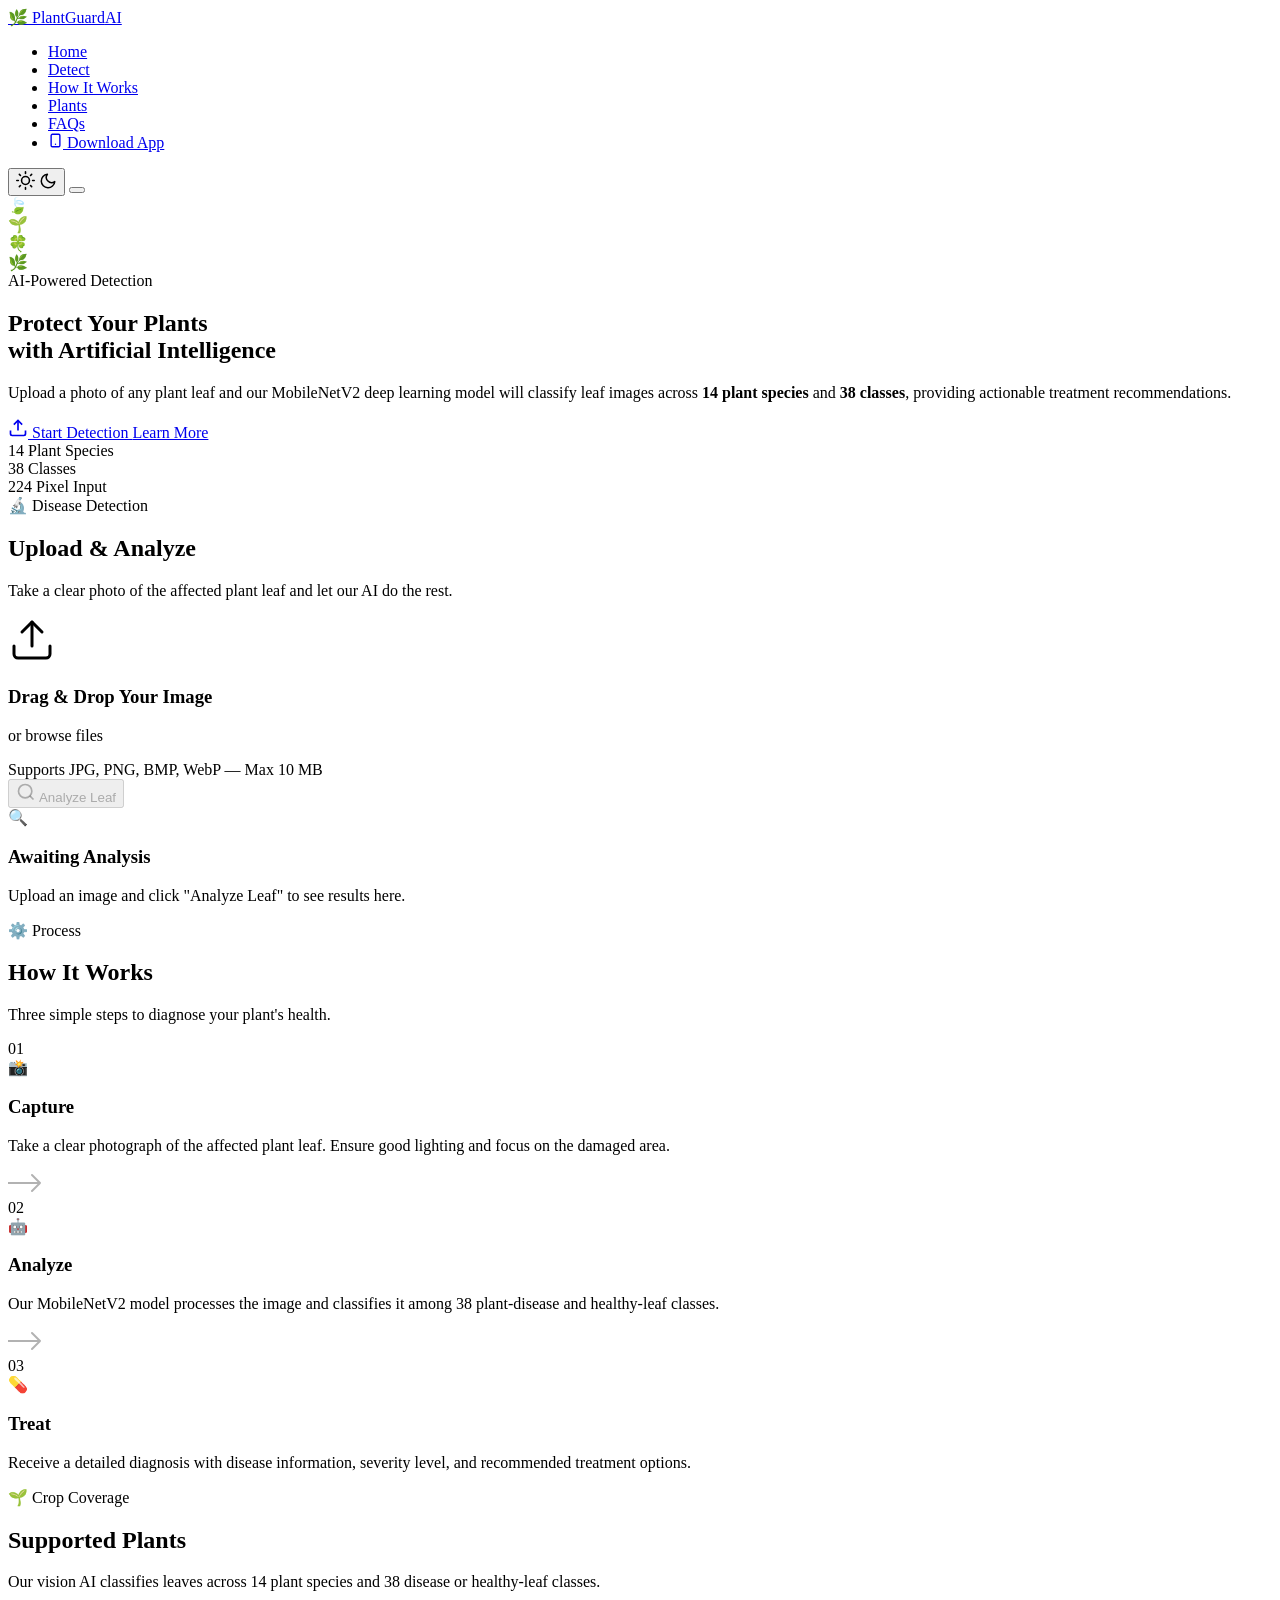
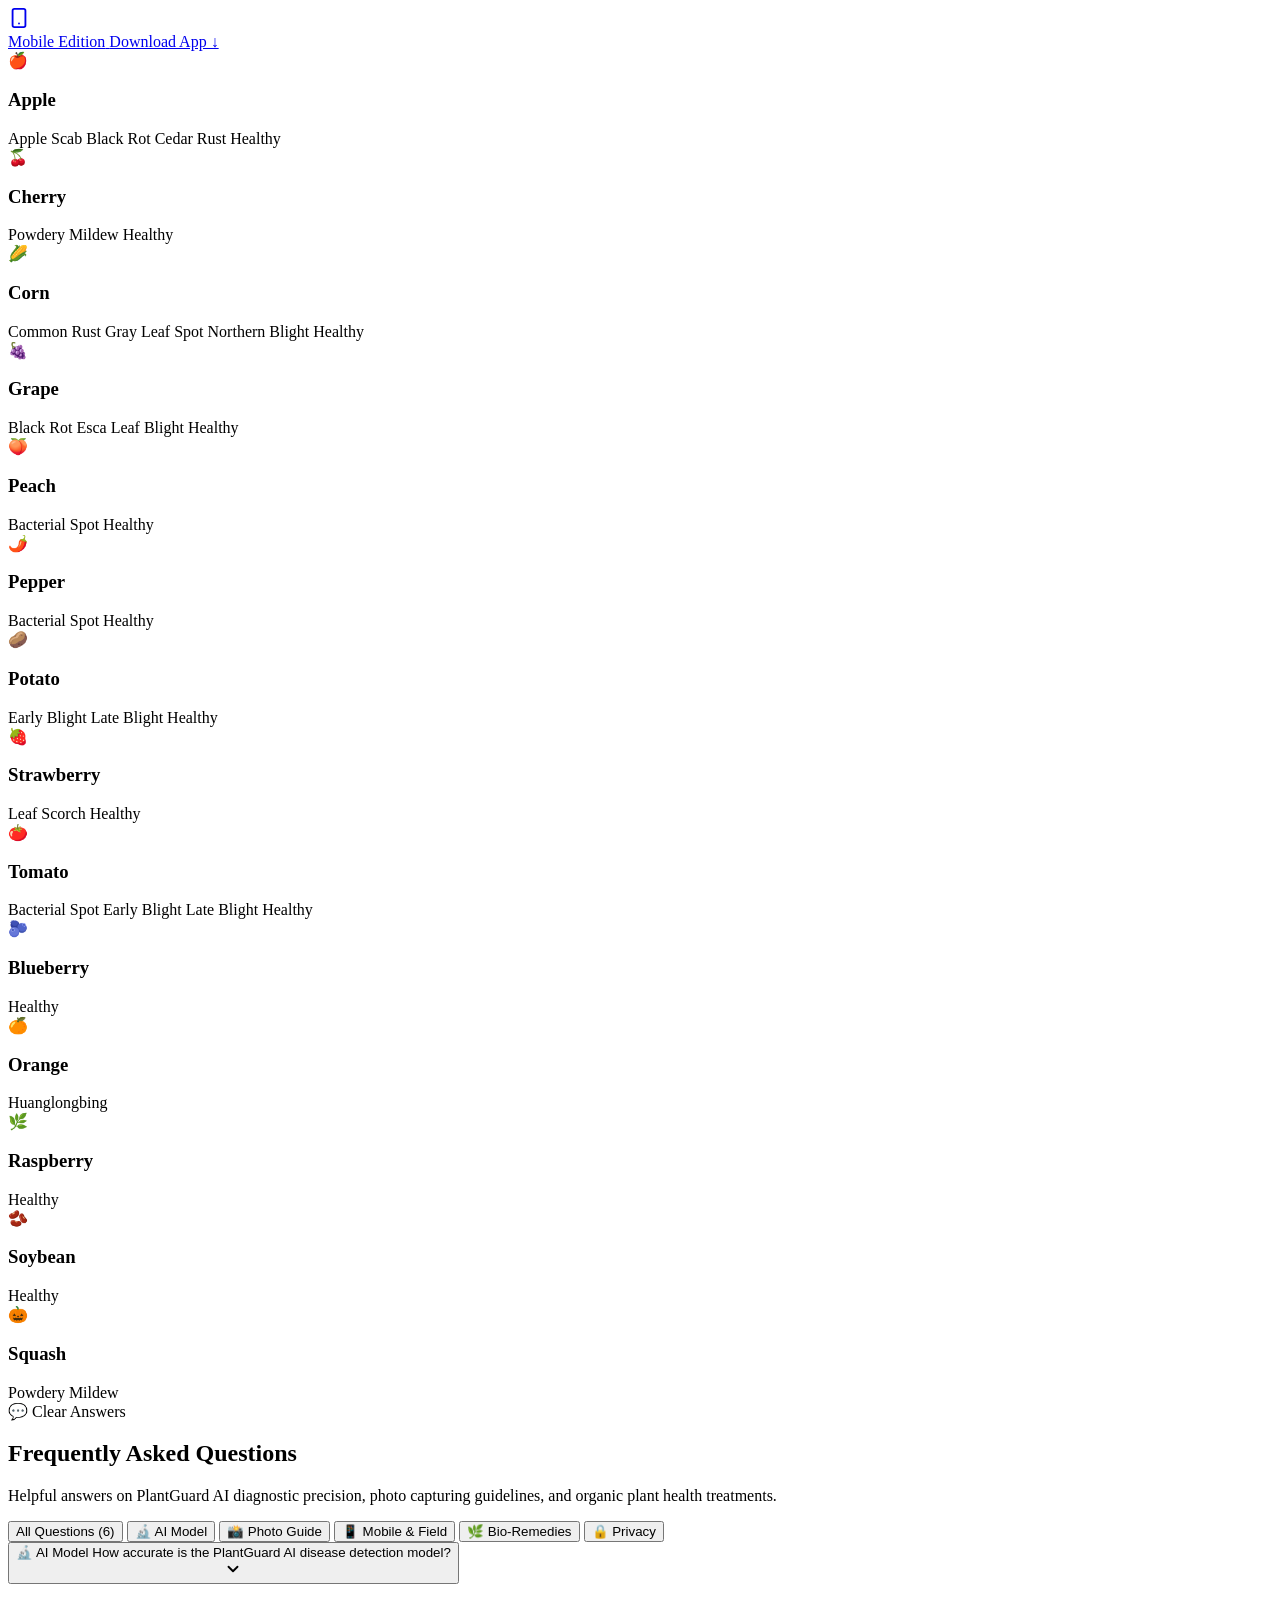
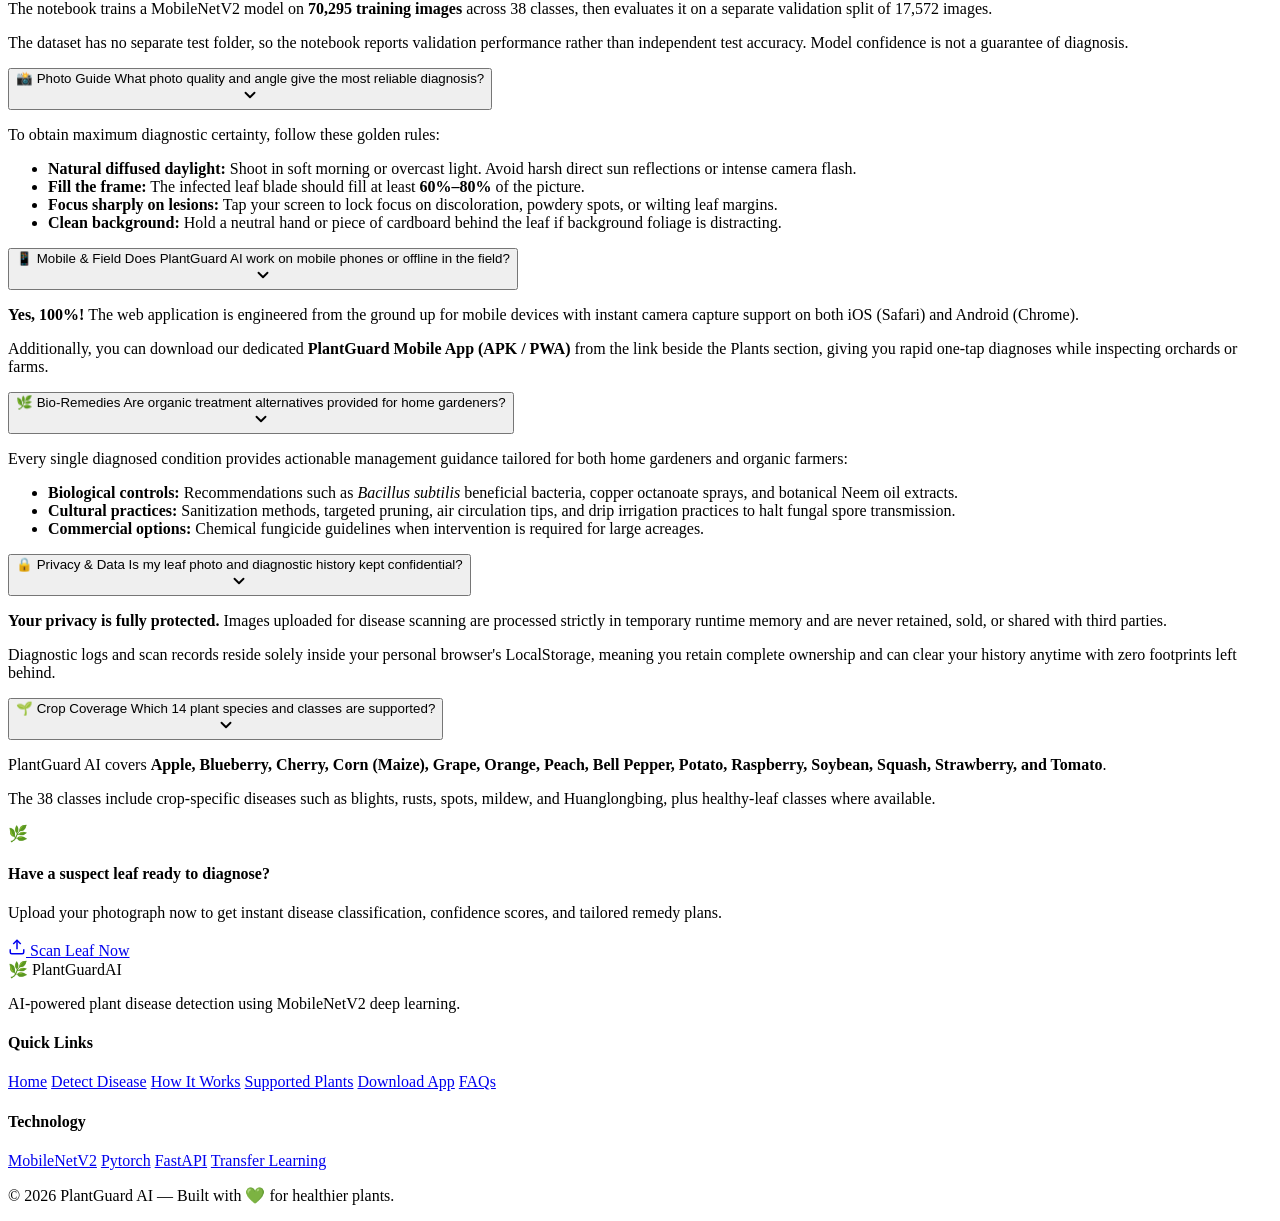
==== commit 52e25045: "Enhance image upload handling and update frontend for improved user experience" ====
--- a/frontend/index.html
+++ b/frontend/index.html
@@ -7,7 +7,7 @@
     <link rel="preconnect" href="https://fonts.googleapis.com" />
     <link rel="preconnect" href="https://fonts.gstatic.com" crossorigin />
     <link href="https://fonts.googleapis.com/css2?family=Inter:wght@300;400;500;600;700;800;900&family=Playfair+Display:wght@700;800&display=swap" rel="stylesheet" />
-    <link rel="stylesheet" href="style.css" />
+    <link rel="stylesheet" href="/static/style.css" />
     <link rel="icon" href="data:image/svg+xml,<svg xmlns='http://www.w3.org/2000/svg' viewBox='0 0 100 100'><text y='.9em' font-size='90'>🌿</text></svg>" />
     <script>
         (function() {
@@ -97,7 +97,7 @@
             </h1>
             <p class="hero-subtitle">
                 Upload a photo of any plant leaf and our MobileNetV2 deep learning model
-                will instantly identify diseases across <strong>9 plant species</strong> and <strong>27 conditions</strong>,
+                will classify leaf images across <strong>14 plant species</strong> and <strong>38 classes</strong>,
                 providing actionable treatment recommendations.
             </p>
             <div class="hero-actions">
@@ -109,18 +109,18 @@
             </div>
             <div class="hero-stats">
                 <div class="stat">
-                    <span class="stat-number">9</span>
+                    <span class="stat-number">14</span>
                     <span class="stat-label">Plant Species</span>
                 </div>
                 <div class="stat-divider"></div>
                 <div class="stat">
-                    <span class="stat-number">27</span>
-                    <span class="stat-label">Conditions</span>
+                    <span class="stat-number">38</span>
+                    <span class="stat-label">Classes</span>
                 </div>
                 <div class="stat-divider"></div>
                 <div class="stat">
-                    <span class="stat-number">95%+</span>
-                    <span class="stat-label">Accuracy</span>
+                    <span class="stat-number">224</span>
+                    <span class="stat-label">Pixel Input</span>
                 </div>
             </div>
         </div>
@@ -150,7 +150,7 @@
                             </div>
                             <h3>Drag & Drop Your Image</h3>
                             <p>or <span class="upload-browse">browse files</span></p>
-                            <span class="upload-hint">Supports JPG, PNG, BMP — Max 10 MB</span>
+                            <span class="upload-hint">Supports JPG, PNG, BMP, WebP — Max 10 MB</span>
                         </div>
                         <div class="upload-preview" id="uploadPreview" style="display:none;">
                             <img id="previewImage" alt="Uploaded leaf preview" />
@@ -259,7 +259,7 @@
                     <div class="step-number">02</div>
                     <div class="step-icon">🤖</div>
                     <h3>Analyze</h3>
-                    <p>Our MobileNetV2 deep learning model processes the image and classifies it among 27 known conditions.</p>
+                    <p>Our MobileNetV2 model processes the image and classifies it among 38 plant-disease and healthy-leaf classes.</p>
                 </div>
                 <div class="step-connector">
                     <svg width="40" height="24" viewBox="0 0 40 24"><path d="M0 12h32m0 0l-8-8m8 8l-8 8" fill="none" stroke="currentColor" stroke-width="2" stroke-linecap="round" stroke-linejoin="round" opacity="0.3"/></svg>
@@ -281,7 +281,7 @@
                 <div class="section-header plants-header-left">
                     <span class="section-tag">🌱 Crop Coverage</span>
                     <h2 class="section-title">Supported Plants</h2>
-                    <p class="section-desc">Our vision AI identifies diseases across 9 major agricultural crops and 27 conditions.</p>
+                    <p class="section-desc">Our vision AI classifies leaves across 14 plant species and 38 disease or healthy-leaf classes.</p>
                 </div>
                 <div class="plants-download-action">
                     <a href="https://drive.google.com/drive/folders/11VOvWhq4AAYxe6eZ1dElg188s2VvMgKe?usp=drive_link" target="_blank" rel="noopener noreferrer" class="plants-app-badge-btn" id="plantsSectionDownloadBtn">
@@ -378,6 +378,41 @@
                         <span class="disease-tag disease-bad">Early Blight</span>
                         <span class="disease-tag disease-bad">Late Blight</span>
                         <span class="disease-tag disease-good">Healthy</span>
+                    </div>
+                </div>
+                <div class="plant-card">
+                    <div class="plant-emoji">🫐</div>
+                    <h3>Blueberry</h3>
+                    <div class="plant-diseases">
+                        <span class="disease-tag disease-good">Healthy</span>
+                    </div>
+                </div>
+                <div class="plant-card">
+                    <div class="plant-emoji">🍊</div>
+                    <h3>Orange</h3>
+                    <div class="plant-diseases">
+                        <span class="disease-tag disease-bad">Huanglongbing</span>
+                    </div>
+                </div>
+                <div class="plant-card">
+                    <div class="plant-emoji">🌿</div>
+                    <h3>Raspberry</h3>
+                    <div class="plant-diseases">
+                        <span class="disease-tag disease-good">Healthy</span>
+                    </div>
+                </div>
+                <div class="plant-card">
+                    <div class="plant-emoji">🫘</div>
+                    <h3>Soybean</h3>
+                    <div class="plant-diseases">
+                        <span class="disease-tag disease-good">Healthy</span>
+                    </div>
+                </div>
+                <div class="plant-card">
+                    <div class="plant-emoji">🎃</div>
+                    <h3>Squash</h3>
+                    <div class="plant-diseases">
+                        <span class="disease-tag disease-bad">Powdery Mildew</span>
                     </div>
                 </div>
             </div>
@@ -426,8 +461,8 @@
                     </button>
                     <div class="faq-answer-collapse" id="faq-ans-1" role="region">
                         <div class="faq-answer-body">
-                            <p>Our deep convolutional neural network (MobileNetV2 architecture with transfer learning) achieves an exceptional <strong>95% to 99.2% benchmark accuracy</strong> across 27 distinct plant disease categories and healthy baselines.</p>
-                            <p style="margin-top: 10px;">The model was trained and cross-validated on more than 54,000 expert-labeled leaf images, specifically weighted to handle varied lighting, angles, and early-stage symptom detection.</p>
+                            <p>The notebook trains a MobileNetV2 model on <strong>70,295 training images</strong> across 38 classes, then evaluates it on a separate validation split of 17,572 images.</p>
+                            <p style="margin-top: 10px;">The dataset has no separate test folder, so the notebook reports validation performance rather than independent test accuracy. Model confidence is not a guarantee of diagnosis.</p>
                         </div>
                     </div>
                 </div>
@@ -522,7 +557,7 @@
                     <button type="button" class="faq-question" aria-expanded="false" aria-controls="faq-ans-6">
                         <div class="faq-q-left">
                             <span class="faq-cat-pill">🌱 Crop Coverage</span>
-                            <span class="faq-q-title">Which 9 plant species and diseases are currently supported?</span>
+                            <span class="faq-q-title">Which 14 plant species and classes are supported?</span>
                         </div>
                         <div class="faq-chevron-wrap">
                             <svg width="18" height="18" viewBox="0 0 24 24" fill="none" stroke="currentColor" stroke-width="2.5" stroke-linecap="round" stroke-linejoin="round"><polyline points="6 9 12 15 18 9"/></svg>
@@ -530,8 +565,8 @@
                     </button>
                     <div class="faq-answer-collapse" id="faq-ans-6" role="region">
                         <div class="faq-answer-body">
-                            <p>PlantGuard AI currently covers <strong>Apple, Cherry, Corn (Maize), Grape, Peach, Pepper (Bell), Potato, Strawberry, and Tomato</strong>.</p>
-                            <p style="margin-top: 10px;">Supported conditions include Early Blight, Late Blight, Bacterial Spot, Powdery Mildew, Black Rot, Esca, Cedar Rust, Common Rust, Gray Leaf Spot, Northern Leaf Blight, Leaf Scorch, alongside verified healthy controls for every crop.</p>
+                            <p>PlantGuard AI covers <strong>Apple, Blueberry, Cherry, Corn (Maize), Grape, Orange, Peach, Bell Pepper, Potato, Raspberry, Soybean, Squash, Strawberry, and Tomato</strong>.</p>
+                            <p style="margin-top: 10px;">The 38 classes include crop-specific diseases such as blights, rusts, spots, mildew, and Huanglongbing, plus healthy-leaf classes where available.</p>
                         </div>
                     </div>
                 </div>
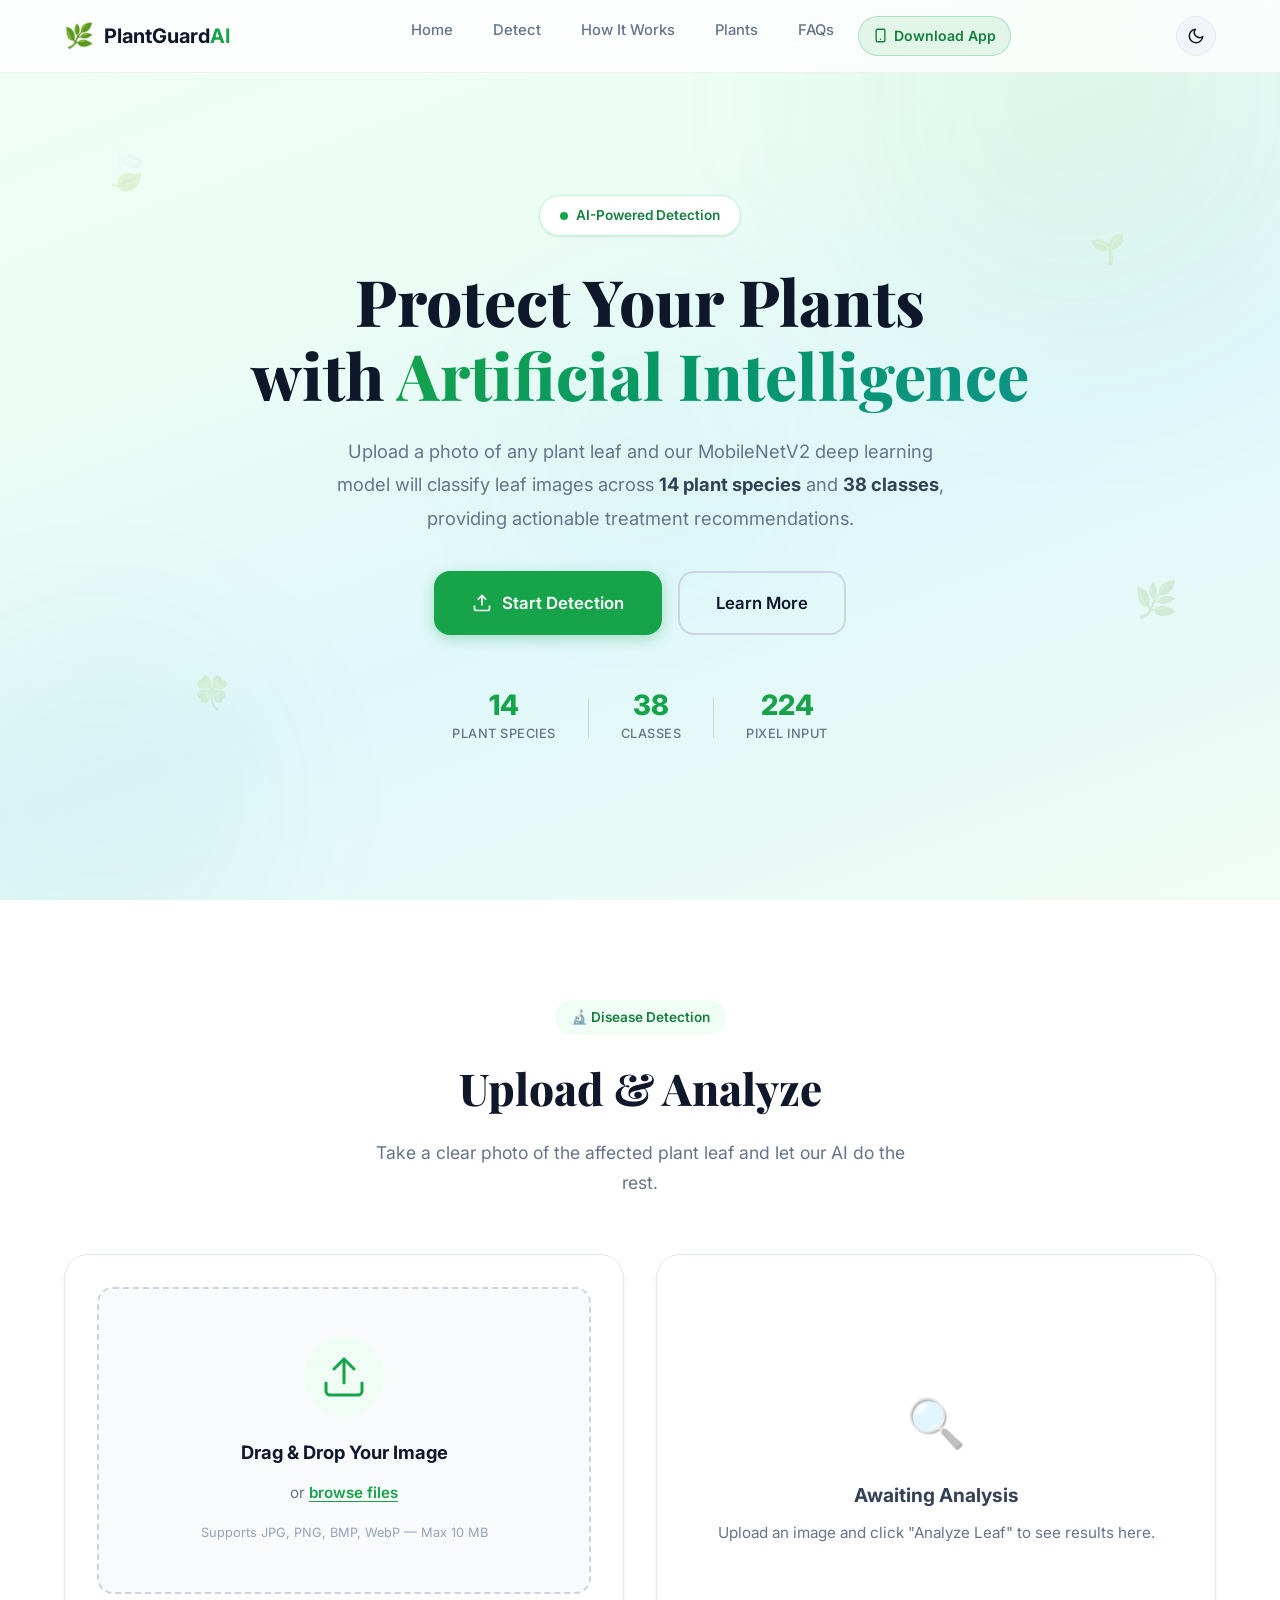
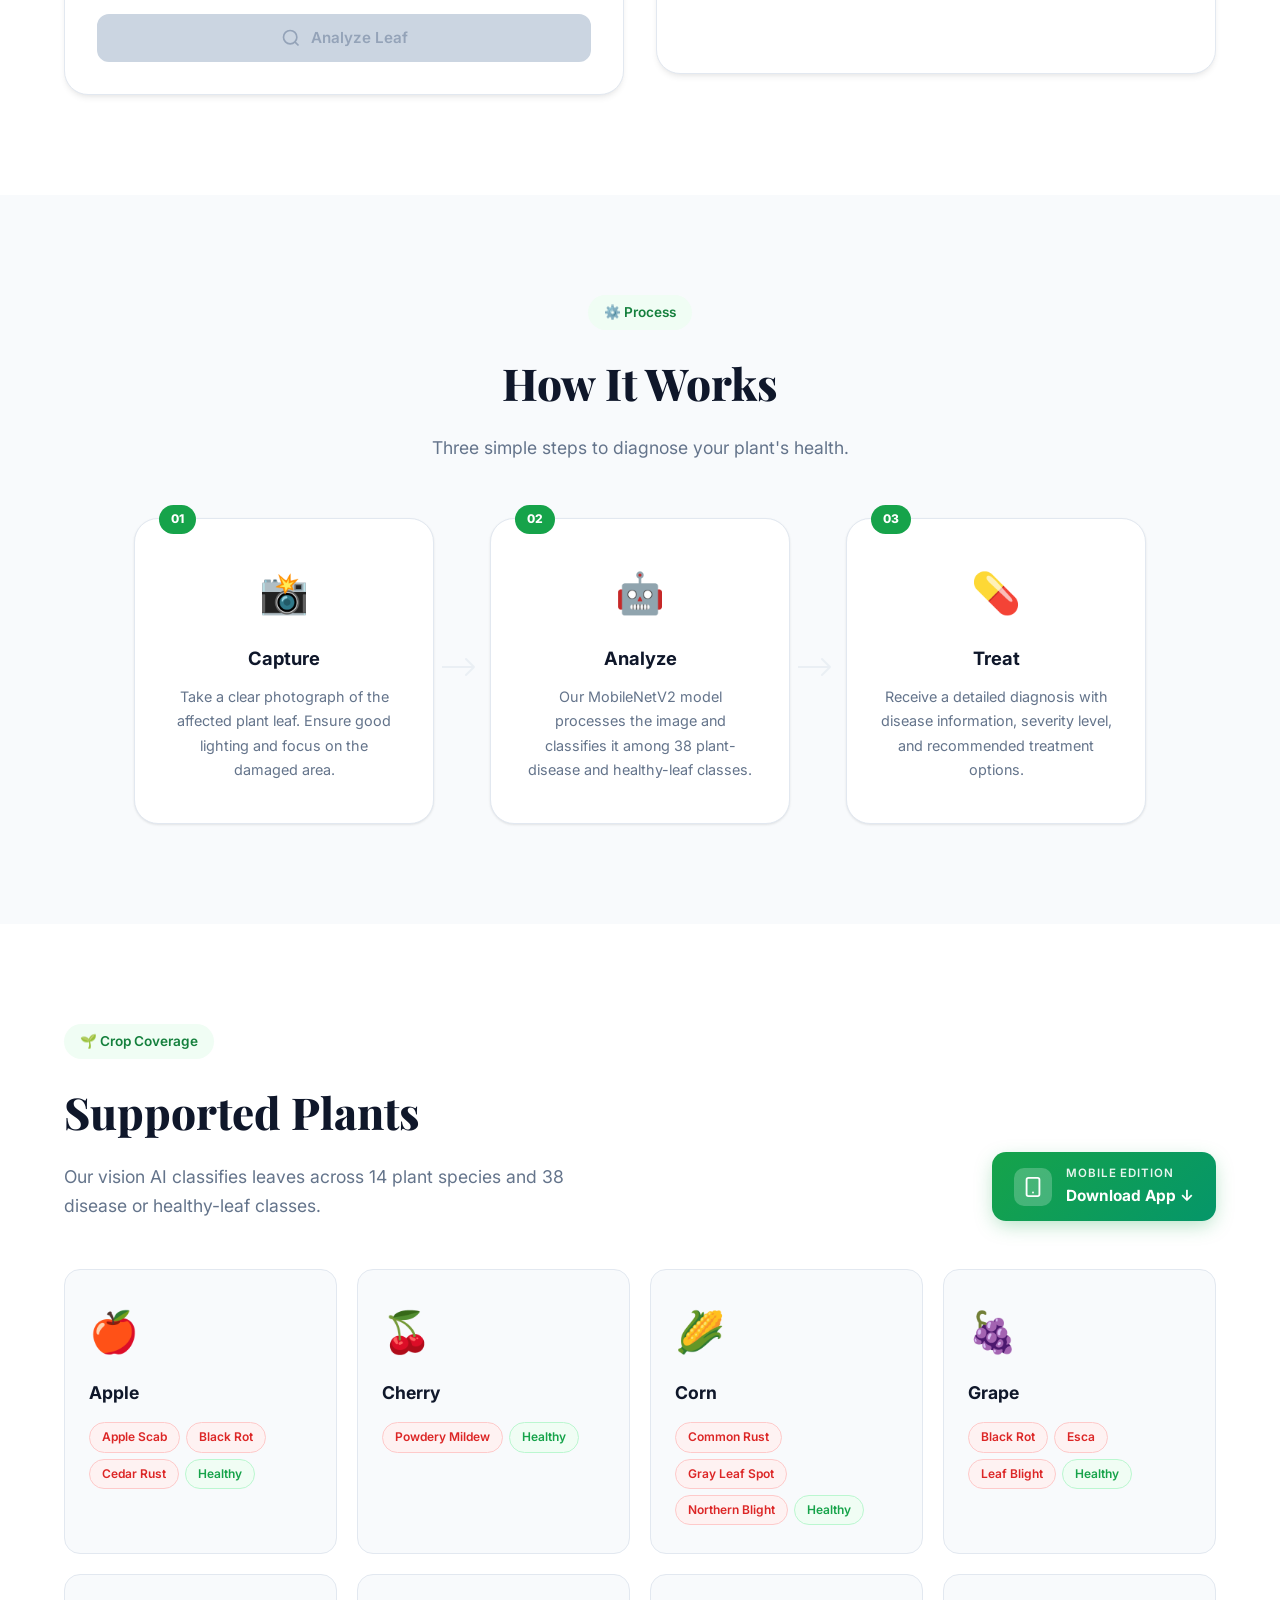
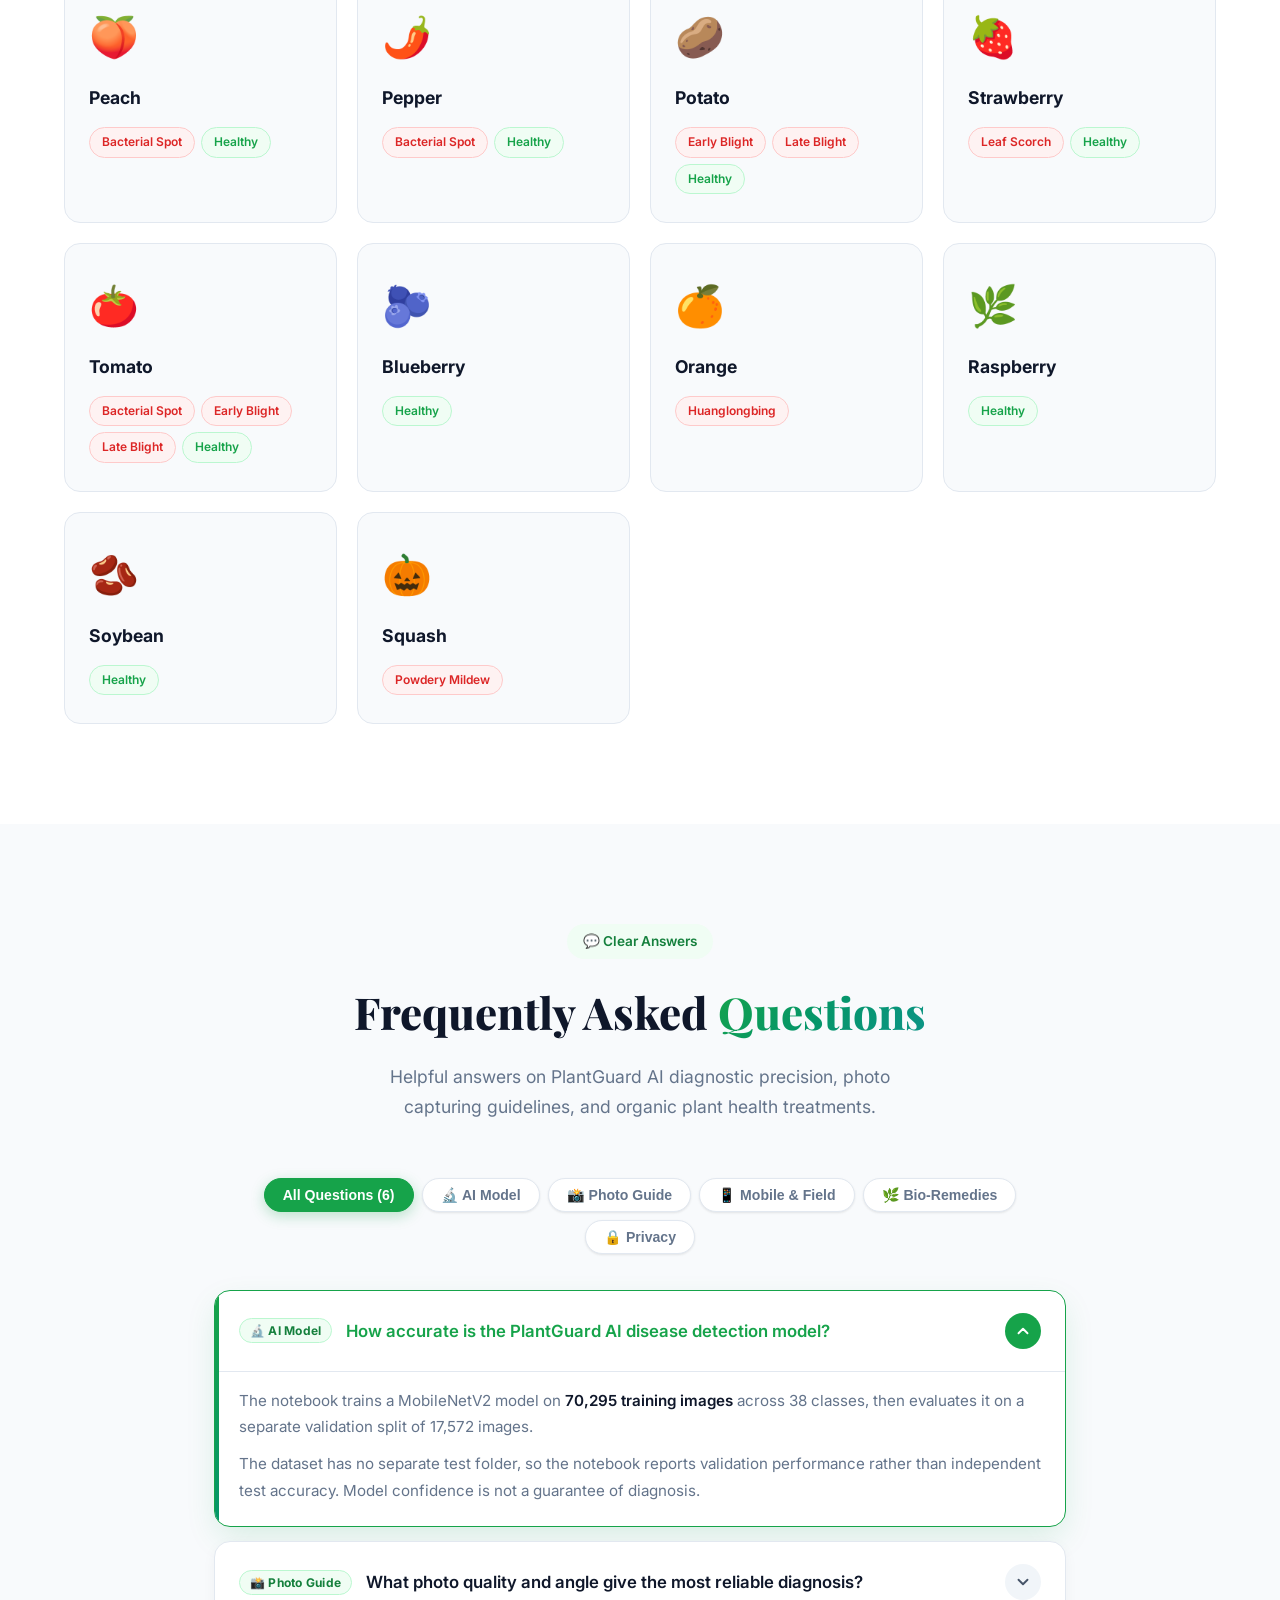
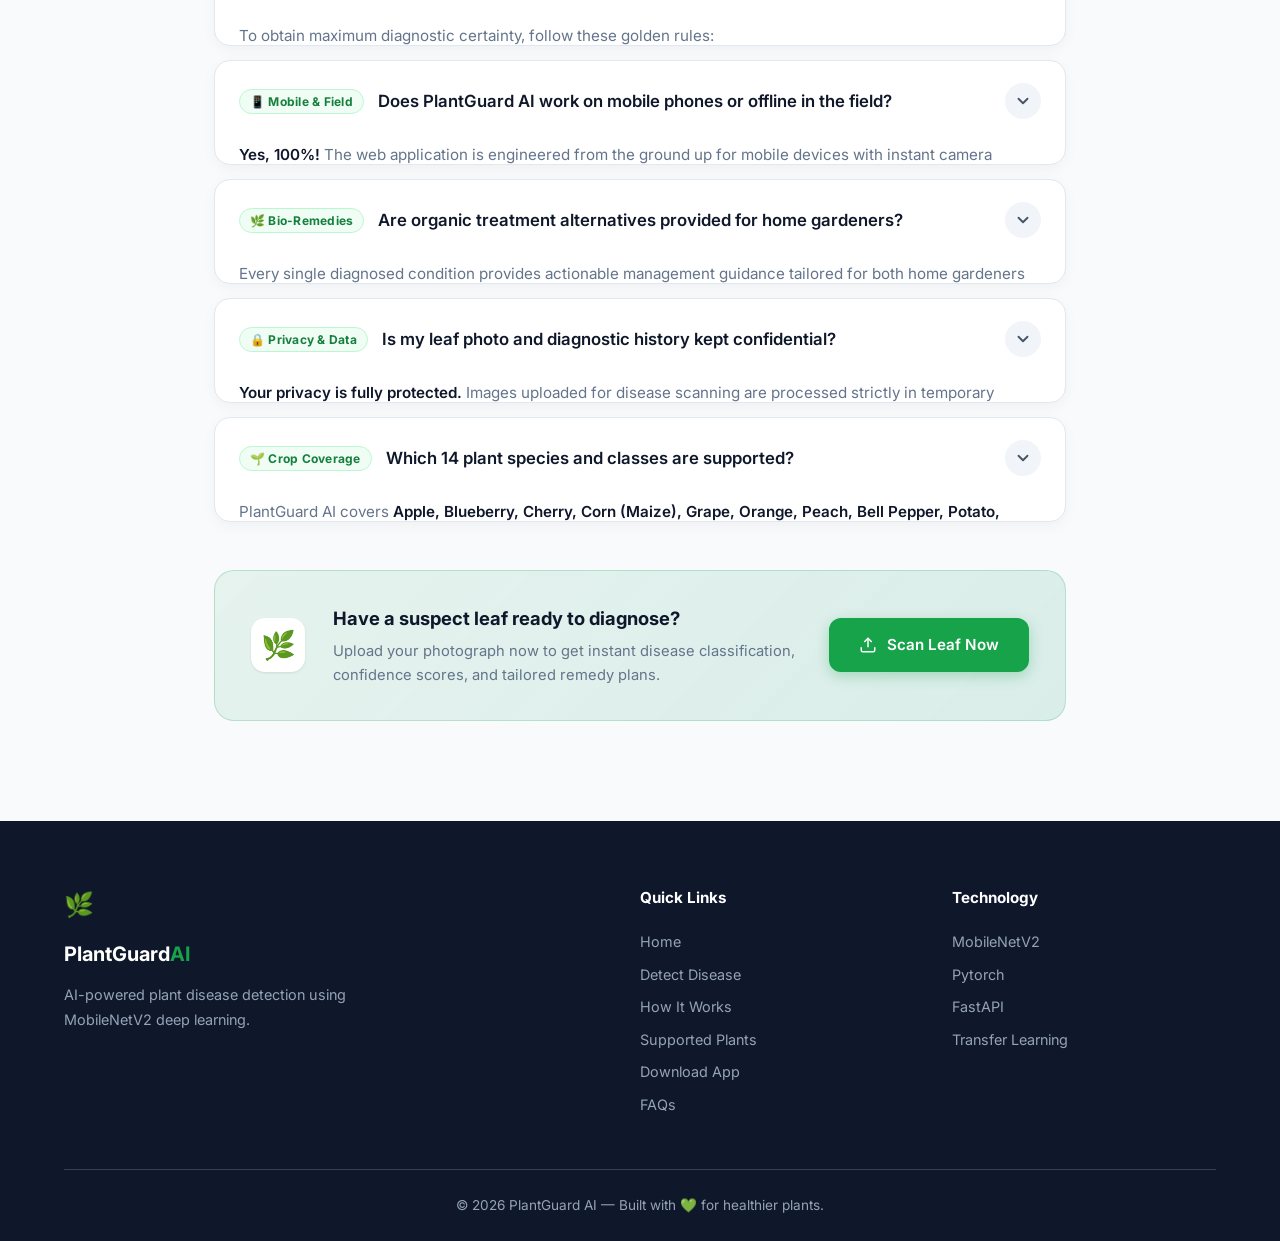
==== commit 8b2f8e00: "Fix stylesheet link path in index.html" ====
--- a/frontend/index.html
+++ b/frontend/index.html
@@ -7,7 +7,7 @@
     <link rel="preconnect" href="https://fonts.googleapis.com" />
     <link rel="preconnect" href="https://fonts.gstatic.com" crossorigin />
     <link href="https://fonts.googleapis.com/css2?family=Inter:wght@300;400;500;600;700;800;900&family=Playfair+Display:wght@700;800&display=swap" rel="stylesheet" />
-    <link rel="stylesheet" href="/static/style.css" />
+    <link rel="stylesheet" href="style.css" />
     <link rel="icon" href="data:image/svg+xml,<svg xmlns='http://www.w3.org/2000/svg' viewBox='0 0 100 100'><text y='.9em' font-size='90'>🌿</text></svg>" />
     <script>
         (function() {
--- a/frontend/style.css
+++ b/frontend/style.css
@@ -0,0 +1,1966 @@
+/* ═══════════════════════════════════════════════════
+   PlantGuard AI — Stylesheet
+   ═══════════════════════════════════════════════════ */
+
+/* ── CSS Variables ─────────────────────────────── */
+:root {
+    /* Colors */
+    --primary:        #16a34a;
+    --primary-dark:   #15803d;
+    --primary-darker: #166534;
+    --primary-light:  #bbf7d0;
+    --primary-50:     #f0fdf4;
+
+    --accent:         #059669;
+    --accent-light:   #a7f3d0;
+
+    --dark:           #0f172a;
+    --dark-2:         #1e293b;
+    --dark-3:         #334155;
+    --gray:           #64748b;
+    --gray-light:     #94a3b8;
+    --gray-lighter:   #cbd5e1;
+    --gray-lightest:  #e2e8f0;
+    --light:          #f8fafc;
+    --white:          #ffffff;
+
+    --severity-none:     #16a34a;
+    --severity-moderate: #f59e0b;
+    --severity-high:     #f97316;
+    --severity-critical: #ef4444;
+
+    /* Typography */
+    --font-sans:    'Inter', -apple-system, BlinkMacSystemFont, 'Segoe UI', sans-serif;
+    --font-display: 'Playfair Display', Georgia, serif;
+
+    /* Spacing */
+    --section-padding: 100px 0;
+
+    /* Transitions */
+    --transition: 0.3s cubic-bezier(0.4, 0, 0.2, 1);
+    --transition-slow: 0.6s cubic-bezier(0.4, 0, 0.2, 1);
+
+    /* Shadows */
+    --shadow-sm:  0 1px 3px rgba(0,0,0,0.06), 0 1px 2px rgba(0,0,0,0.04);
+    --shadow-md:  0 4px 6px -1px rgba(0,0,0,0.07), 0 2px 4px -2px rgba(0,0,0,0.05);
+    --shadow-lg:  0 10px 25px -3px rgba(0,0,0,0.08), 0 4px 6px -4px rgba(0,0,0,0.05);
+    --shadow-xl:  0 20px 50px -8px rgba(0,0,0,0.12), 0 8px 16px -6px rgba(0,0,0,0.06);
+    --shadow-glow: 0 0 40px rgba(22, 163, 74, 0.15);
+
+    /* Radius */
+    --radius-sm: 8px;
+    --radius-md: 12px;
+    --radius-lg: 16px;
+    --radius-xl: 24px;
+}
+
+
+/* ── Reset & Base ──────────────────────────────── */
+*, *::before, *::after {
+    margin: 0;
+    padding: 0;
+    box-sizing: border-box;
+}
+
+html {
+    scroll-behavior: smooth;
+    scroll-padding-top: 80px;
+}
+
+body {
+    font-family: var(--font-sans);
+    color: var(--dark);
+    background: var(--light);
+    line-height: 1.7;
+    overflow-x: hidden;
+    -webkit-font-smoothing: antialiased;
+    -moz-osx-font-smoothing: grayscale;
+}
+
+img {
+    max-width: 100%;
+    display: block;
+}
+
+a {
+    text-decoration: none;
+    color: inherit;
+    transition: var(--transition);
+}
+
+.container {
+    max-width: 1200px;
+    margin: 0 auto;
+    padding: 0 24px;
+}
+
+
+/* ── Custom Scrollbar ──────────────────────────── */
+::-webkit-scrollbar {
+    width: 8px;
+}
+::-webkit-scrollbar-track {
+    background: var(--light);
+}
+::-webkit-scrollbar-thumb {
+    background: var(--gray-lighter);
+    border-radius: 100px;
+}
+::-webkit-scrollbar-thumb:hover {
+    background: var(--gray-light);
+}
+
+
+/* ═══════════════════════════════════════════════════
+   NAVBAR
+   ═══════════════════════════════════════════════════ */
+.navbar {
+    position: fixed;
+    top: 0;
+    left: 0;
+    right: 0;
+    z-index: 1000;
+    background: rgba(255, 255, 255, 0.8);
+    backdrop-filter: blur(20px);
+    -webkit-backdrop-filter: blur(20px);
+    border-bottom: 1px solid rgba(0, 0, 0, 0.05);
+    transition: var(--transition);
+}
+
+.navbar.scrolled {
+    background: rgba(255, 255, 255, 0.95);
+    box-shadow: var(--shadow-sm);
+}
+
+.nav-container {
+    max-width: 1200px;
+    margin: 0 auto;
+    padding: 0 24px;
+    display: flex;
+    align-items: center;
+    justify-content: space-between;
+    height: 72px;
+}
+
+.nav-logo {
+    display: flex;
+    align-items: center;
+    gap: 10px;
+    font-weight: 700;
+    font-size: 1.25rem;
+}
+
+.logo-icon {
+    font-size: 1.5rem;
+}
+
+.logo-text {
+    color: var(--dark);
+}
+
+.logo-accent {
+    color: var(--primary);
+}
+
+.nav-links {
+    display: flex;
+    list-style: none;
+    gap: 8px;
+}
+
+.nav-links a {
+    padding: 8px 16px;
+    border-radius: var(--radius-sm);
+    font-size: 0.925rem;
+    font-weight: 500;
+    color: var(--gray);
+    transition: var(--transition);
+}
+
+.nav-links a:hover {
+    color: var(--primary);
+    background: var(--primary-50);
+}
+
+/* Mobile toggle */
+.nav-toggle {
+    display: none;
+    flex-direction: column;
+    gap: 5px;
+    background: none;
+    border: none;
+    cursor: pointer;
+    padding: 6px;
+}
+
+.nav-toggle span {
+    width: 22px;
+    height: 2px;
+    background: var(--dark);
+    border-radius: 2px;
+    transition: var(--transition);
+}
+
+@media (max-width: 768px) {
+    .nav-links {
+        position: fixed;
+        top: 72px;
+        left: 0;
+        right: 0;
+        background: var(--white);
+        flex-direction: column;
+        padding: 16px 24px;
+        gap: 4px;
+        box-shadow: var(--shadow-lg);
+        transform: translateY(-120%);
+        opacity: 0;
+        transition: var(--transition);
+    }
+    .nav-links.active {
+        transform: translateY(0);
+        opacity: 1;
+    }
+    .nav-toggle {
+        display: flex;
+    }
+}
+
+
+/* ═══════════════════════════════════════════════════
+   BUTTONS
+   ═══════════════════════════════════════════════════ */
+.btn {
+    display: inline-flex;
+    align-items: center;
+    justify-content: center;
+    gap: 10px;
+    padding: 12px 28px;
+    font-family: var(--font-sans);
+    font-size: 0.95rem;
+    font-weight: 600;
+    border-radius: var(--radius-md);
+    border: 2px solid transparent;
+    cursor: pointer;
+    transition: var(--transition);
+    white-space: nowrap;
+}
+
+.btn-primary {
+    background: var(--primary);
+    color: var(--white);
+    border-color: var(--primary);
+    box-shadow: 0 4px 14px rgba(22, 163, 74, 0.3);
+}
+
+.btn-primary:hover {
+    background: var(--primary-dark);
+    border-color: var(--primary-dark);
+    box-shadow: 0 6px 20px rgba(22, 163, 74, 0.4);
+    transform: translateY(-2px);
+}
+
+.btn-primary:active {
+    transform: translateY(0);
+}
+
+.btn-primary:disabled {
+    background: var(--gray-lighter);
+    border-color: var(--gray-lighter);
+    color: var(--gray-light);
+    box-shadow: none;
+    cursor: not-allowed;
+    transform: none;
+}
+
+.btn-outline {
+    background: transparent;
+    color: var(--dark);
+    border-color: var(--gray-lighter);
+}
+
+.btn-outline:hover {
+    border-color: var(--primary);
+    color: var(--primary);
+    background: var(--primary-50);
+}
+
+.btn-lg {
+    padding: 16px 36px;
+    font-size: 1.05rem;
+    border-radius: var(--radius-lg);
+}
+
+.btn-block {
+    width: 100%;
+}
+
+
+/* ═══════════════════════════════════════════════════
+   HERO SECTION
+   ═══════════════════════════════════════════════════ */
+.hero {
+    position: relative;
+    min-height: 100vh;
+    display: flex;
+    align-items: center;
+    justify-content: center;
+    text-align: center;
+    padding: 120px 24px 80px;
+    overflow: hidden;
+}
+
+.hero-bg {
+    position: absolute;
+    inset: 0;
+    z-index: 0;
+    background: linear-gradient(160deg, #f0fdf4 0%, #ecfdf5 30%, #e0f7fa 60%, #f0fdf4 100%);
+}
+
+.hero-shape {
+    position: absolute;
+    border-radius: 50%;
+    filter: blur(80px);
+    opacity: 0.5;
+}
+
+.hero-shape-1 {
+    width: 600px;
+    height: 600px;
+    background: radial-gradient(circle, rgba(22, 163, 74, 0.15), transparent);
+    top: -200px;
+    right: -100px;
+    animation: float 20s ease-in-out infinite;
+}
+
+.hero-shape-2 {
+    width: 400px;
+    height: 400px;
+    background: radial-gradient(circle, rgba(5, 150, 105, 0.12), transparent);
+    bottom: -100px;
+    left: -100px;
+    animation: float 25s ease-in-out infinite reverse;
+}
+
+.hero-shape-3 {
+    width: 300px;
+    height: 300px;
+    background: radial-gradient(circle, rgba(16, 185, 129, 0.1), transparent);
+    top: 50%;
+    left: 50%;
+    transform: translate(-50%, -50%);
+    animation: float 18s ease-in-out infinite;
+}
+
+/* Floating leaves */
+.floating-leaf {
+    position: absolute;
+    font-size: 2rem;
+    opacity: 0.15;
+    animation: leafFloat 15s ease-in-out infinite;
+    pointer-events: none;
+}
+
+.leaf-1 { top: 15%; left: 8%;  animation-delay: 0s;   font-size: 2.5rem; }
+.leaf-2 { top: 25%; right: 12%; animation-delay: -4s;  font-size: 1.8rem; }
+.leaf-3 { bottom: 20%; left: 15%; animation-delay: -8s; font-size: 2rem; }
+.leaf-4 { bottom: 30%; right: 8%;  animation-delay: -2s; font-size: 2.2rem; }
+
+@keyframes leafFloat {
+    0%, 100% { transform: translateY(0) rotate(0deg); }
+    25%      { transform: translateY(-20px) rotate(5deg); }
+    50%      { transform: translateY(-10px) rotate(-3deg); }
+    75%      { transform: translateY(-25px) rotate(4deg); }
+}
+
+.hero-content {
+    position: relative;
+    z-index: 1;
+    max-width: 800px;
+}
+
+.hero-badge {
+    display: inline-flex;
+    align-items: center;
+    gap: 8px;
+    padding: 8px 20px;
+    background: var(--white);
+    border: 1px solid var(--primary-light);
+    border-radius: 100px;
+    font-size: 0.85rem;
+    font-weight: 600;
+    color: var(--primary-dark);
+    margin-bottom: 28px;
+    box-shadow: var(--shadow-sm);
+    animation: fadeInDown 0.8s ease-out;
+}
+
+.badge-dot {
+    width: 8px;
+    height: 8px;
+    border-radius: 50%;
+    background: var(--primary);
+    animation: pulse 2s ease-in-out infinite;
+}
+
+@keyframes pulse {
+    0%, 100% { opacity: 1; transform: scale(1); }
+    50%      { opacity: 0.5; transform: scale(1.3); }
+}
+
+.hero-title {
+    font-family: var(--font-display);
+    font-size: clamp(2.5rem, 6vw, 4rem);
+    font-weight: 800;
+    line-height: 1.15;
+    color: var(--dark);
+    margin-bottom: 24px;
+    animation: fadeInUp 0.8s ease-out 0.1s both;
+}
+
+.gradient-text {
+    background: linear-gradient(135deg, var(--primary) 0%, #059669 50%, #0d9488 100%);
+    -webkit-background-clip: text;
+    -webkit-text-fill-color: transparent;
+    background-clip: text;
+}
+
+.hero-subtitle {
+    font-size: 1.15rem;
+    color: var(--gray);
+    max-width: 620px;
+    margin: 0 auto 36px;
+    line-height: 1.8;
+    animation: fadeInUp 0.8s ease-out 0.2s both;
+}
+
+.hero-subtitle strong {
+    color: var(--dark-3);
+}
+
+.hero-actions {
+    display: flex;
+    gap: 16px;
+    justify-content: center;
+    flex-wrap: wrap;
+    margin-bottom: 56px;
+    animation: fadeInUp 0.8s ease-out 0.3s both;
+}
+
+.hero-stats {
+    display: flex;
+    align-items: center;
+    justify-content: center;
+    gap: 32px;
+    animation: fadeInUp 0.8s ease-out 0.4s both;
+}
+
+.stat {
+    display: flex;
+    flex-direction: column;
+    align-items: center;
+}
+
+.stat-number {
+    font-size: 1.75rem;
+    font-weight: 800;
+    color: var(--primary);
+    line-height: 1;
+}
+
+.stat-label {
+    font-size: 0.8rem;
+    color: var(--gray);
+    margin-top: 4px;
+    font-weight: 500;
+    text-transform: uppercase;
+    letter-spacing: 0.5px;
+}
+
+.stat-divider {
+    width: 1px;
+    height: 40px;
+    background: var(--gray-lighter);
+}
+
+
+/* ═══════════════════════════════════════════════════
+   SECTIONS (shared)
+   ═══════════════════════════════════════════════════ */
+.section {
+    padding: var(--section-padding);
+}
+
+.section-header {
+    text-align: center;
+    margin-bottom: 56px;
+}
+
+.section-tag {
+    display: inline-block;
+    padding: 6px 16px;
+    background: var(--primary-50);
+    color: var(--primary-dark);
+    border-radius: 100px;
+    font-size: 0.85rem;
+    font-weight: 600;
+    margin-bottom: 16px;
+}
+
+.section-title {
+    font-family: var(--font-display);
+    font-size: clamp(2rem, 4vw, 2.75rem);
+    font-weight: 800;
+    color: var(--dark);
+    margin-bottom: 12px;
+}
+
+.section-desc {
+    font-size: 1.1rem;
+    color: var(--gray);
+    max-width: 560px;
+    margin: 0 auto;
+}
+
+
+/* ═══════════════════════════════════════════════════
+   DETECTION SECTION
+   ═══════════════════════════════════════════════════ */
+.detect-section {
+    background: var(--white);
+}
+
+.detect-grid {
+    display: grid;
+    grid-template-columns: 1fr 1fr;
+    gap: 32px;
+    align-items: start;
+}
+
+@media (max-width: 900px) {
+    .detect-grid {
+        grid-template-columns: 1fr;
+    }
+}
+
+/* Upload Card */
+.upload-card {
+    background: var(--white);
+    border: 1px solid var(--gray-lightest);
+    border-radius: var(--radius-xl);
+    padding: 32px;
+    box-shadow: var(--shadow-md);
+    transition: var(--transition);
+}
+
+.upload-card:hover {
+    box-shadow: var(--shadow-lg);
+}
+
+.upload-zone {
+    border: 2px dashed var(--gray-lighter);
+    border-radius: var(--radius-lg);
+    padding: 48px 24px;
+    text-align: center;
+    cursor: pointer;
+    transition: var(--transition);
+    margin-bottom: 20px;
+    position: relative;
+    overflow: hidden;
+    min-height: 300px;
+    display: flex;
+    align-items: center;
+    justify-content: center;
+    background: var(--light);
+}
+
+.upload-zone:hover {
+    border-color: var(--primary);
+    background: var(--primary-50);
+}
+
+.upload-zone.drag-over {
+    border-color: var(--primary);
+    background: var(--primary-50);
+    border-style: solid;
+    transform: scale(1.01);
+    box-shadow: var(--shadow-glow);
+}
+
+.upload-placeholder {
+    display: flex;
+    flex-direction: column;
+    align-items: center;
+    gap: 12px;
+}
+
+.upload-icon {
+    width: 80px;
+    height: 80px;
+    border-radius: 50%;
+    background: var(--primary-50);
+    display: flex;
+    align-items: center;
+    justify-content: center;
+    color: var(--primary);
+    margin-bottom: 8px;
+    transition: var(--transition);
+}
+
+.upload-zone:hover .upload-icon {
+    background: var(--primary-light);
+    transform: translateY(-4px);
+}
+
+.upload-placeholder h3 {
+    font-size: 1.15rem;
+    font-weight: 700;
+    color: var(--dark);
+}
+
+.upload-placeholder p {
+    color: var(--gray);
+    font-size: 0.95rem;
+}
+
+.upload-browse {
+    color: var(--primary);
+    font-weight: 600;
+    cursor: pointer;
+    text-decoration: underline;
+    text-underline-offset: 3px;
+}
+
+.upload-hint {
+    font-size: 0.8rem;
+    color: var(--gray-light);
+    margin-top: 4px;
+}
+
+/* Image Preview */
+.upload-preview {
+    position: relative;
+    width: 100%;
+    height: 100%;
+    display: flex;
+    align-items: center;
+    justify-content: center;
+}
+
+.upload-preview img {
+    max-height: 280px;
+    max-width: 100%;
+    border-radius: var(--radius-md);
+    object-fit: contain;
+    animation: fadeIn 0.4s ease-out;
+}
+
+.btn-remove {
+    position: absolute;
+    top: 8px;
+    right: 8px;
+    width: 36px;
+    height: 36px;
+    border-radius: 50%;
+    background: rgba(239, 68, 68, 0.9);
+    border: none;
+    color: white;
+    cursor: pointer;
+    display: flex;
+    align-items: center;
+    justify-content: center;
+    transition: var(--transition);
+    backdrop-filter: blur(4px);
+}
+
+.btn-remove:hover {
+    background: #dc2626;
+    transform: scale(1.1);
+}
+
+
+/* ═══════════════════════════════════════════════════
+   RESULTS CARD
+   ═══════════════════════════════════════════════════ */
+.results-card {
+    background: var(--white);
+    border: 1px solid var(--gray-lightest);
+    border-radius: var(--radius-xl);
+    padding: 32px;
+    box-shadow: var(--shadow-md);
+    min-height: 420px;
+    display: flex;
+    align-items: center;
+    justify-content: center;
+}
+
+/* Empty State */
+.results-empty {
+    text-align: center;
+    padding: 40px 20px;
+}
+
+.empty-icon {
+    font-size: 3rem;
+    margin-bottom: 16px;
+    opacity: 0.4;
+}
+
+.results-empty h3 {
+    font-size: 1.2rem;
+    color: var(--dark-3);
+    margin-bottom: 8px;
+}
+
+.results-empty p {
+    color: var(--gray);
+    font-size: 0.95rem;
+}
+
+/* Loading State */
+.results-loading {
+    text-align: center;
+    padding: 40px 20px;
+}
+
+.loader {
+    width: 100px;
+    height: 100px;
+    position: relative;
+    margin: 0 auto 24px;
+}
+
+.loader-ring {
+    position: absolute;
+    inset: 0;
+    border: 3px solid transparent;
+    border-radius: 50%;
+}
+
+.loader-ring:nth-child(1) {
+    border-top-color: var(--primary);
+    animation: spin 1.2s linear infinite;
+}
+
+.loader-ring:nth-child(2) {
+    inset: 8px;
+    border-right-color: var(--accent);
+    animation: spin 1.8s linear infinite reverse;
+}
+
+.loader-ring:nth-child(3) {
+    inset: 16px;
+    border-bottom-color: var(--primary-light);
+    animation: spin 1.5s linear infinite;
+}
+
+.loader-icon {
+    position: absolute;
+    top: 50%;
+    left: 50%;
+    transform: translate(-50%, -50%);
+    font-size: 1.5rem;
+    animation: pulse 1.5s ease-in-out infinite;
+}
+
+@keyframes spin {
+    to { transform: rotate(360deg); }
+}
+
+.results-loading h3 {
+    font-size: 1.15rem;
+    color: var(--dark);
+    margin-bottom: 8px;
+}
+
+.results-loading p {
+    color: var(--gray);
+    font-size: 0.9rem;
+}
+
+/* Results Content */
+.results-content {
+    width: 100%;
+    animation: fadeInUp 0.5s ease-out;
+}
+
+/* Top Prediction */
+.result-top {
+    position: relative;
+    background: linear-gradient(135deg, var(--primary-50) 0%, #ecfdf5 100%);
+    border-radius: var(--radius-lg);
+    padding: 24px;
+    margin-bottom: 20px;
+    border: 1px solid var(--primary-light);
+}
+
+.result-severity {
+    position: absolute;
+    top: 12px;
+    right: 12px;
+    padding: 4px 14px;
+    border-radius: 100px;
+    font-size: 0.75rem;
+    font-weight: 700;
+    text-transform: uppercase;
+    letter-spacing: 0.5px;
+}
+
+.severity-none     { background: #dcfce7; color: #15803d; }
+.severity-moderate { background: #fef3c7; color: #b45309; }
+.severity-high     { background: #fed7aa; color: #c2410c; }
+.severity-critical { background: #fecaca; color: #dc2626; }
+
+.result-header {
+    display: flex;
+    align-items: center;
+    justify-content: space-between;
+    gap: 16px;
+}
+
+.result-plant {
+    font-size: 1.35rem;
+    font-weight: 800;
+    color: var(--dark);
+    margin-bottom: 4px;
+}
+
+.result-disease {
+    font-size: 1.05rem;
+    color: var(--primary-dark);
+    font-weight: 600;
+}
+
+/* Confidence Ring */
+.result-confidence-ring {
+    position: relative;
+    width: 80px;
+    height: 80px;
+    flex-shrink: 0;
+}
+
+.result-confidence-ring svg {
+    width: 100%;
+    height: 100%;
+    transform: rotate(-90deg);
+}
+
+.ring-bg {
+    fill: none;
+    stroke: var(--gray-lightest);
+    stroke-width: 8;
+}
+
+.ring-fill {
+    fill: none;
+    stroke: var(--primary);
+    stroke-width: 8;
+    stroke-linecap: round;
+    stroke-dasharray: 264;
+    stroke-dashoffset: 264;
+    transition: stroke-dashoffset 1.2s cubic-bezier(0.4, 0, 0.2, 1);
+}
+
+.ring-text {
+    position: absolute;
+    top: 50%;
+    left: 50%;
+    transform: translate(-50%, -50%);
+    font-size: 1rem;
+    font-weight: 800;
+    color: var(--dark);
+}
+
+/* Disease Info */
+.result-info {
+    display: flex;
+    flex-direction: column;
+    gap: 14px;
+    margin-bottom: 20px;
+}
+
+.info-block {
+    background: var(--light);
+    border-radius: var(--radius-md);
+    padding: 16px 20px;
+    border: 1px solid var(--gray-lightest);
+}
+
+.info-block h4 {
+    font-size: 0.85rem;
+    font-weight: 700;
+    color: var(--dark-3);
+    margin-bottom: 6px;
+}
+
+.info-block p {
+    font-size: 0.9rem;
+    color: var(--gray);
+    line-height: 1.6;
+}
+
+/* Other Predictions */
+.result-others h4 {
+    font-size: 0.9rem;
+    font-weight: 700;
+    color: var(--dark-3);
+    margin-bottom: 12px;
+}
+
+.prediction-bars {
+    display: flex;
+    flex-direction: column;
+    gap: 10px;
+}
+
+.prediction-bar {
+    display: flex;
+    align-items: center;
+    gap: 12px;
+}
+
+.prediction-label {
+    font-size: 0.8rem;
+    color: var(--gray);
+    min-width: 140px;
+    white-space: nowrap;
+    overflow: hidden;
+    text-overflow: ellipsis;
+}
+
+.prediction-track {
+    flex: 1;
+    height: 8px;
+    background: var(--gray-lightest);
+    border-radius: 100px;
+    overflow: hidden;
+}
+
+.prediction-fill {
+    height: 100%;
+    border-radius: 100px;
+    background: linear-gradient(90deg, var(--primary), var(--accent));
+    transition: width 1s cubic-bezier(0.4, 0, 0.2, 1);
+    width: 0;
+}
+
+.prediction-value {
+    font-size: 0.8rem;
+    font-weight: 700;
+    color: var(--dark-3);
+    min-width: 45px;
+    text-align: right;
+}
+
+/* Error State */
+.results-error {
+    text-align: center;
+    padding: 40px 20px;
+}
+
+.error-icon {
+    font-size: 3rem;
+    margin-bottom: 16px;
+}
+
+.results-error h3 {
+    font-size: 1.2rem;
+    color: var(--dark-3);
+    margin-bottom: 8px;
+}
+
+.results-error p {
+    color: var(--gray);
+    margin-bottom: 20px;
+}
+
+
+/* ═══════════════════════════════════════════════════
+   HOW IT WORKS
+   ═══════════════════════════════════════════════════ */
+.how-section {
+    background: var(--light);
+}
+
+.steps-grid {
+    display: flex;
+    align-items: center;
+    justify-content: center;
+    gap: 0;
+    flex-wrap: wrap;
+}
+
+.step-card {
+    background: var(--white);
+    border: 1px solid var(--gray-lightest);
+    border-radius: var(--radius-xl);
+    padding: 40px 32px;
+    text-align: center;
+    max-width: 300px;
+    position: relative;
+    transition: var(--transition);
+    box-shadow: var(--shadow-sm);
+}
+
+.step-card:hover {
+    transform: translateY(-8px);
+    box-shadow: var(--shadow-xl);
+    border-color: var(--primary-light);
+}
+
+.step-number {
+    position: absolute;
+    top: -14px;
+    left: 24px;
+    font-size: 0.75rem;
+    font-weight: 800;
+    background: var(--primary);
+    color: var(--white);
+    padding: 4px 12px;
+    border-radius: 100px;
+}
+
+.step-icon {
+    font-size: 2.5rem;
+    margin-bottom: 16px;
+}
+
+.step-card h3 {
+    font-size: 1.15rem;
+    font-weight: 700;
+    color: var(--dark);
+    margin-bottom: 10px;
+}
+
+.step-card p {
+    font-size: 0.9rem;
+    color: var(--gray);
+    line-height: 1.7;
+}
+
+.step-connector {
+    color: var(--gray-lighter);
+    padding: 0 8px;
+}
+
+@media (max-width: 900px) {
+    .step-connector {
+        transform: rotate(90deg);
+        padding: 12px 0;
+    }
+    .steps-grid {
+        flex-direction: column;
+    }
+}
+
+
+/* ═══════════════════════════════════════════════════
+   SUPPORTED PLANTS
+   ═══════════════════════════════════════════════════ */
+.plants-section {
+    background: var(--white);
+}
+
+.plants-grid {
+    display: grid;
+    grid-template-columns: repeat(auto-fill, minmax(260px, 1fr));
+    gap: 20px;
+}
+
+.plant-card {
+    background: var(--light);
+    border: 1px solid var(--gray-lightest);
+    border-radius: var(--radius-lg);
+    padding: 28px 24px;
+    transition: var(--transition);
+}
+
+.plant-card:hover {
+    transform: translateY(-4px);
+    box-shadow: var(--shadow-lg);
+    border-color: var(--primary-light);
+}
+
+.plant-emoji {
+    font-size: 2.5rem;
+    margin-bottom: 12px;
+}
+
+.plant-card h3 {
+    font-size: 1.1rem;
+    font-weight: 700;
+    color: var(--dark);
+    margin-bottom: 14px;
+}
+
+.plant-diseases {
+    display: flex;
+    flex-wrap: wrap;
+    gap: 6px;
+}
+
+.disease-tag {
+    padding: 4px 12px;
+    border-radius: 100px;
+    font-size: 0.75rem;
+    font-weight: 600;
+}
+
+.disease-bad {
+    background: #fef2f2;
+    color: #dc2626;
+    border: 1px solid #fecaca;
+}
+
+.disease-good {
+    background: #f0fdf4;
+    color: #16a34a;
+    border: 1px solid #bbf7d0;
+}
+
+
+/* ═══════════════════════════════════════════════════
+   FOOTER
+   ═══════════════════════════════════════════════════ */
+.footer {
+    background: var(--dark);
+    color: var(--gray-light);
+    padding: 64px 0 0;
+}
+
+.footer-content {
+    display: grid;
+    grid-template-columns: 2fr 1fr 1fr;
+    gap: 48px;
+    padding-bottom: 48px;
+    border-bottom: 1px solid var(--dark-3);
+}
+
+@media (max-width: 768px) {
+    .footer-content {
+        grid-template-columns: 1fr;
+        gap: 32px;
+    }
+}
+
+.footer-brand .logo-text {
+    color: var(--white);
+    font-size: 1.25rem;
+    font-weight: 700;
+}
+
+.footer-brand {
+    display: flex;
+    flex-direction: column;
+    gap: 12px;
+}
+
+.footer-brand p {
+    font-size: 0.9rem;
+    line-height: 1.7;
+    max-width: 320px;
+}
+
+.footer-links h4,
+.footer-tech h4 {
+    color: var(--white);
+    font-size: 0.95rem;
+    margin-bottom: 16px;
+}
+
+.footer-links a,
+.footer-tech a {
+    display: block;
+    font-size: 0.9rem;
+    padding: 4px 0;
+    color: var(--gray-light);
+}
+
+.footer-links a:hover,
+.footer-tech a:hover {
+    color: var(--primary-light);
+}
+
+.footer-bottom {
+    padding: 24px 0;
+    text-align: center;
+    font-size: 0.85rem;
+}
+
+
+/* ═══════════════════════════════════════════════════
+   ANIMATIONS
+   ═══════════════════════════════════════════════════ */
+@keyframes fadeIn {
+    from { opacity: 0; }
+    to   { opacity: 1; }
+}
+
+@keyframes fadeInUp {
+    from { opacity: 0; transform: translateY(24px); }
+    to   { opacity: 1; transform: translateY(0); }
+}
+
+@keyframes fadeInDown {
+    from { opacity: 0; transform: translateY(-16px); }
+    to   { opacity: 1; transform: translateY(0); }
+}
+
+@keyframes float {
+    0%, 100% { transform: translate(0, 0); }
+    50%      { transform: translate(30px, -30px); }
+}
+
+/* Scroll reveal (applied via JS) */
+.reveal {
+    opacity: 0;
+    transform: translateY(30px);
+    transition: opacity 0.6s ease-out, transform 0.6s ease-out;
+}
+
+.reveal.revealed {
+    opacity: 1;
+    transform: translateY(0);
+}
+
+
+/* ═══════════════════════════════════════════════════
+   RESPONSIVE
+   ═══════════════════════════════════════════════════ */
+@media (max-width: 480px) {
+    :root {
+        --section-padding: 64px 0;
+    }
+
+    .hero {
+        padding: 100px 16px 60px;
+    }
+
+    .hero-title {
+        font-size: 2rem;
+    }
+
+    .hero-stats {
+        gap: 16px;
+    }
+
+    .stat-number {
+        font-size: 1.4rem;
+    }
+
+    .upload-card,
+    .results-card {
+        padding: 20px;
+    }
+
+    .upload-zone {
+        padding: 32px 16px;
+        min-height: 240px;
+    }
+
+    .result-header {
+        flex-direction: column;
+        text-align: center;
+    }
+
+    .plants-grid {
+        grid-template-columns: 1fr;
+    }
+}
+
+/* ═══════════════════════════════════════════════════
+   PlantGuard Theme System, FAQ & Component Enhancements
+   (Shifted from index.html)
+   ═══════════════════════════════════════════════════ */
+
+/* ─── PlantGuard Theme System & Enhancements ─── */
+    :root {
+        --theme-transition: background-color 0.3s ease, border-color 0.3s ease, color 0.3s ease, box-shadow 0.3s ease;
+        --faq-card-bg: #ffffff;
+        --faq-card-border: #e2e8f0;
+        --faq-card-shadow: 0 4px 16px -2px rgba(15, 23, 42, 0.05);
+        --faq-card-hover-border: #86efac;
+        --faq-card-active-border: #16a34a;
+        --faq-card-active-bg: #ffffff;
+        --faq-tag-bg: #f0fdf4;
+        --faq-tag-color: #15803d;
+        --faq-tag-border: #bbf7d0;
+        --faq-chevron-bg: #f1f5f9;
+        --faq-chevron-color: #475569;
+        --faq-chevron-active-bg: #16a34a;
+        --faq-chevron-active-color: #ffffff;
+        --faq-section-bg: #f8fafc;
+        --nav-glass-bg: rgba(255, 255, 255, 0.85);
+        --nav-scrolled-bg: rgba(255, 255, 255, 0.96);
+        --nav-border: rgba(0, 0, 0, 0.06);
+        --modal-overlay: rgba(15, 23, 42, 0.7);
+        --modal-bg: #ffffff;
+        --modal-border: #e2e8f0;
+    }
+
+    [data-theme="dark"] {
+        --dark: #f8fafc;
+        --dark-2: #e2e8f0;
+        --dark-3: #94a3b8;
+        --gray: #94a3b8;
+        --gray-light: #64748b;
+        --gray-lighter: #334155;
+        --gray-lightest: #1e293b;
+        --light: #0a0f1d;
+        --white: #111a2e;
+
+        --faq-card-bg: #111a2e;
+        --faq-card-border: #1e293b;
+        --faq-card-shadow: 0 10px 30px -5px rgba(0, 0, 0, 0.5);
+        --faq-card-hover-border: #22c55e;
+        --faq-card-active-border: #22c55e;
+        --faq-card-active-bg: #14223b;
+        --faq-tag-bg: rgba(34, 197, 94, 0.14);
+        --faq-tag-color: #4ade80;
+        --faq-tag-border: rgba(34, 197, 94, 0.35);
+        --faq-chevron-bg: #1e293b;
+        --faq-chevron-color: #94a3b8;
+        --faq-chevron-active-bg: #22c55e;
+        --faq-chevron-active-color: #0b1120;
+        --faq-section-bg: #070c18;
+        --nav-glass-bg: rgba(10, 15, 29, 0.85);
+        --nav-scrolled-bg: rgba(10, 15, 29, 0.95);
+        --nav-border: rgba(255, 255, 255, 0.08);
+        --modal-overlay: rgba(0, 0, 0, 0.82);
+        --modal-bg: #111a2e;
+        --modal-border: #25334c;
+    }
+
+    /* Theme global transitions */
+    body {
+        transition: var(--theme-transition);
+    }
+
+    [data-theme="dark"] body {
+        background-color: var(--light);
+        color: var(--dark-2);
+    }
+
+    [data-theme="dark"] .navbar {
+        background: var(--nav-glass-bg);
+        border-bottom: 1px solid var(--nav-border);
+    }
+    [data-theme="dark"] .navbar.scrolled {
+        background: var(--nav-scrolled-bg);
+        box-shadow: 0 4px 20px rgba(0, 0, 0, 0.5);
+    }
+    [data-theme="dark"] .nav-links a {
+        color: var(--gray);
+    }
+    [data-theme="dark"] .nav-links a:hover {
+        color: #4ade80;
+        background: rgba(34, 197, 94, 0.12);
+    }
+    [data-theme="dark"] .nav-toggle span {
+        background: var(--dark);
+    }
+    @media (max-width: 768px) {
+        [data-theme="dark"] .nav-links {
+            background: var(--white);
+            border: 1px solid var(--nav-border);
+        }
+    }
+
+    [data-theme="dark"] .hero-bg {
+        background: linear-gradient(160deg, #070c18 0%, #0d1728 40%, #071322 70%, #0a0f1d 100%);
+    }
+    [data-theme="dark"] .hero-badge {
+        background: #111a2e;
+        border-color: rgba(34, 197, 94, 0.35);
+        color: #4ade80;
+        box-shadow: 0 4px 16px rgba(0,0,0,0.4);
+    }
+    [data-theme="dark"] .hero-stats {
+        background: rgba(17, 26, 46, 0.7);
+        border: 1px solid rgba(255, 255, 255, 0.08);
+        box-shadow: 0 8px 32px rgba(0,0,0,0.4);
+    }
+
+    [data-theme="dark"] .upload-card,
+    [data-theme="dark"] .results-card,
+    [data-theme="dark"] .step-card {
+        background: var(--white);
+        border-color: var(--gray-lightest);
+        box-shadow: 0 8px 24px -4px rgba(0,0,0,0.5);
+    }
+    [data-theme="dark"] .upload-zone {
+        border-color: #25334c;
+        background: rgba(7, 12, 24, 0.5);
+    }
+    [data-theme="dark"] .plant-card {
+        background: var(--white);
+        border-color: var(--gray-lightest);
+    }
+    [data-theme="dark"] .plant-card:hover {
+        border-color: #22c55e;
+        box-shadow: 0 12px 30px -4px rgba(0, 0, 0, 0.6);
+    }
+    [data-theme="dark"] .btn-outline {
+        border-color: #25334c;
+        color: var(--dark);
+    }
+    [data-theme="dark"] .btn-outline:hover {
+        border-color: #22c55e;
+        color: #4ade80;
+        background: rgba(34, 197, 94, 0.08);
+    }
+    [data-theme="dark"] .plants-section {
+        background: var(--light);
+    }
+
+    /* ─── Navbar Actions & Toggle ─── */
+    .nav-actions {
+        display: flex;
+        align-items: center;
+        gap: 12px;
+    }
+    .theme-toggle-btn {
+        width: 40px;
+        height: 40px;
+        border-radius: 50%;
+        border: 1px solid var(--faq-card-border);
+        background: var(--faq-chevron-bg);
+        color: var(--dark);
+        display: inline-flex;
+        align-items: center;
+        justify-content: center;
+        cursor: pointer;
+        transition: all 0.25s ease;
+        padding: 0;
+    }
+    .theme-toggle-btn:hover {
+        background: var(--primary-50);
+        border-color: var(--primary);
+        transform: rotate(15deg) scale(1.06);
+    }
+    [data-theme="dark"] .theme-toggle-btn:hover {
+        background: rgba(34, 197, 94, 0.16);
+        border-color: #22c55e;
+    }
+    .theme-toggle-btn .sun-icon { display: none; }
+    .theme-toggle-btn .moon-icon { display: flex; align-items: center; justify-content: center; }
+    [data-theme="dark"] .theme-toggle-btn .sun-icon { display: flex; align-items: center; justify-content: center; color: #facc15; }
+    [data-theme="dark"] .theme-toggle-btn .moon-icon { display: none; }
+
+    .nav-download-link {
+        display: inline-flex;
+        align-items: center;
+        gap: 6px;
+        padding: 7px 14px !important;
+        background: rgba(22, 163, 74, 0.1);
+        color: var(--primary-dark) !important;
+        border: 1px solid rgba(22, 163, 74, 0.25);
+        border-radius: 100px !important;
+        font-weight: 600 !important;
+        font-size: 0.88rem !important;
+        transition: all 0.25s ease;
+    }
+    [data-theme="dark"] .nav-download-link {
+        background: rgba(34, 197, 94, 0.14);
+        color: #4ade80 !important;
+        border-color: rgba(34, 197, 94, 0.35);
+    }
+    .nav-download-link:hover {
+        background: var(--primary) !important;
+        color: #ffffff !important;
+        border-color: var(--primary);
+        transform: translateY(-1px);
+        box-shadow: 0 4px 12px rgba(22, 163, 74, 0.25);
+    }
+
+    /* ─── Plants Section Header Row & App Badge ─── */
+    .plants-header-row {
+        display: flex;
+        align-items: flex-end;
+        justify-content: space-between;
+        gap: 24px;
+        margin-bottom: 48px;
+        flex-wrap: wrap;
+    }
+    .plants-header-left {
+        margin-bottom: 0 !important;
+        text-align: left !important;
+    }
+    .plants-header-left .section-desc {
+        margin-left: 0 !important;
+    }
+    .plants-app-badge-btn {
+        display: inline-flex;
+        align-items: center;
+        gap: 14px;
+        padding: 12px 22px;
+        background: linear-gradient(135deg, #16a34a 0%, #059669 100%);
+        color: #ffffff !important;
+        border-radius: 14px;
+        box-shadow: 0 6px 20px -3px rgba(22, 163, 74, 0.35);
+        transition: all 0.25s ease;
+        text-decoration: none;
+        cursor: pointer;
+    }
+    .plants-app-badge-btn:hover {
+        transform: translateY(-2px);
+        box-shadow: 0 10px 28px -2px rgba(22, 163, 74, 0.45);
+        filter: brightness(1.05);
+    }
+    .app-badge-icon {
+        width: 38px;
+        height: 38px;
+        border-radius: 10px;
+        background: rgba(255, 255, 255, 0.22);
+        display: flex;
+        align-items: center;
+        justify-content: center;
+        color: #ffffff;
+    }
+    .app-badge-text {
+        display: flex;
+        flex-direction: column;
+    }
+    .app-badge-sub {
+        font-size: 0.72rem;
+        text-transform: uppercase;
+        letter-spacing: 0.08em;
+        opacity: 0.9;
+        font-weight: 600;
+    }
+    .app-badge-title {
+        font-size: 0.96rem;
+        font-weight: 700;
+    }
+
+    /* ─── FAQ Section Styles ─── */
+    .faq-section {
+        background: var(--faq-section-bg);
+        position: relative;
+        padding: 100px 0;
+        transition: background-color 0.3s ease;
+    }
+    .faq-container {
+        max-width: 900px;
+        margin: 0 auto;
+    }
+    .faq-filters {
+        display: flex;
+        align-items: center;
+        justify-content: center;
+        flex-wrap: wrap;
+        gap: 8px;
+        margin-bottom: 36px;
+    }
+    .faq-filter-btn {
+        padding: 8px 18px;
+        border-radius: 100px;
+        background: var(--faq-card-bg);
+        border: 1px solid var(--faq-card-border);
+        color: var(--gray);
+        font-size: 0.88rem;
+        font-weight: 600;
+        cursor: pointer;
+        transition: all 0.2s ease;
+        box-shadow: var(--shadow-sm);
+    }
+    .faq-filter-btn:hover {
+        color: var(--primary);
+        border-color: var(--primary);
+        transform: translateY(-1px);
+    }
+    .faq-filter-btn.active {
+        background: var(--primary);
+        color: #ffffff;
+        border-color: var(--primary);
+        box-shadow: 0 4px 14px rgba(22, 163, 74, 0.28);
+    }
+    [data-theme="dark"] .faq-filter-btn.active {
+        background: #16a34a;
+        color: #ffffff;
+        box-shadow: 0 4px 14px rgba(34, 197, 94, 0.3);
+    }
+
+    .faq-list {
+        display: flex;
+        flex-direction: column;
+        gap: 14px;
+    }
+    .faq-item {
+        background: var(--faq-card-bg);
+        border: 1px solid var(--faq-card-border);
+        border-radius: 16px;
+        box-shadow: var(--faq-card-shadow);
+        transition: all 0.3s cubic-bezier(0.4, 0, 0.2, 1);
+        overflow: hidden;
+        position: relative;
+    }
+    .faq-item:hover {
+        border-color: var(--faq-card-hover-border);
+        box-shadow: 0 10px 28px -4px rgba(22, 163, 74, 0.12);
+        transform: translateY(-2px);
+    }
+    [data-theme="dark"] .faq-item:hover {
+        box-shadow: 0 10px 28px -4px rgba(0, 0, 0, 0.6);
+    }
+    .faq-item.active {
+        border-color: var(--faq-card-active-border);
+        background: var(--faq-card-active-bg);
+        box-shadow: 0 12px 32px -4px rgba(22, 163, 74, 0.15);
+    }
+    .faq-item.active::before {
+        content: "";
+        position: absolute;
+        left: 0;
+        top: 0;
+        bottom: 0;
+        width: 4px;
+        background: linear-gradient(180deg, var(--primary), var(--accent));
+    }
+
+    .faq-question {
+        width: 100%;
+        padding: 22px 24px;
+        display: flex;
+        align-items: center;
+        justify-content: space-between;
+        gap: 16px;
+        background: none;
+        border: none;
+        cursor: pointer;
+        text-align: left;
+        color: inherit;
+        font-family: var(--font-sans);
+    }
+    .faq-q-left {
+        display: flex;
+        align-items: center;
+        gap: 14px;
+        flex: 1;
+    }
+    .faq-cat-pill {
+        display: inline-flex;
+        align-items: center;
+        padding: 4px 10px;
+        border-radius: 100px;
+        font-size: 0.75rem;
+        font-weight: 700;
+        background: var(--faq-tag-bg);
+        color: var(--faq-tag-color);
+        border: 1px solid var(--faq-tag-border);
+        white-space: nowrap;
+        letter-spacing: 0.02em;
+    }
+    .faq-q-title {
+        font-size: 1.05rem;
+        font-weight: 600;
+        color: var(--dark);
+        line-height: 1.45;
+        transition: color 0.2s ease;
+    }
+    .faq-item.active .faq-q-title {
+        color: var(--primary);
+    }
+    [data-theme="dark"] .faq-item.active .faq-q-title {
+        color: #4ade80;
+    }
+
+    .faq-chevron-wrap {
+        width: 36px;
+        height: 36px;
+        min-width: 36px;
+        border-radius: 50%;
+        background: var(--faq-chevron-bg);
+        color: var(--faq-chevron-color);
+        display: flex;
+        align-items: center;
+        justify-content: center;
+        transition: all 0.3s cubic-bezier(0.4, 0, 0.2, 1);
+    }
+    .faq-chevron-wrap svg {
+        transition: transform 0.3s cubic-bezier(0.4, 0, 0.2, 1);
+    }
+    .faq-item.active .faq-chevron-wrap {
+        background: var(--faq-chevron-active-bg);
+        color: var(--faq-chevron-active-color);
+    }
+    .faq-item.active .faq-chevron-wrap svg {
+        transform: rotate(180deg);
+    }
+
+    .faq-answer-collapse {
+        display: grid;
+        grid-template-rows: 0fr;
+        transition: grid-template-rows 0.35s cubic-bezier(0.4, 0, 0.2, 1);
+    }
+    .faq-item.active .faq-answer-collapse {
+        grid-template-rows: 1fr;
+    }
+    .faq-answer-body {
+        overflow: hidden;
+        padding: 0 24px 22px 24px;
+        color: var(--gray);
+        font-size: 0.95rem;
+        line-height: 1.75;
+        border-top: 1px solid transparent;
+    }
+    .faq-item.active .faq-answer-body {
+        border-top-color: var(--faq-card-border);
+        padding-top: 16px;
+    }
+    .faq-answer-body strong {
+        color: var(--dark);
+        font-weight: 600;
+    }
+    .faq-tips-list {
+        margin-top: 12px;
+        padding-left: 20px;
+        display: flex;
+        flex-direction: column;
+        gap: 8px;
+    }
+    .faq-tips-list li {
+        line-height: 1.6;
+    }
+
+    /* FAQ CTA Box */
+    .faq-cta-card {
+        margin-top: 48px;
+        padding: 32px 36px;
+        border-radius: 20px;
+        background: linear-gradient(135deg, rgba(22, 163, 74, 0.08) 0%, rgba(5, 150, 105, 0.12) 100%);
+        border: 1px solid rgba(22, 163, 74, 0.22);
+        display: flex;
+        align-items: center;
+        justify-content: space-between;
+        gap: 28px;
+        flex-wrap: wrap;
+    }
+    [data-theme="dark"] .faq-cta-card {
+        background: linear-gradient(135deg, rgba(34, 197, 94, 0.08) 0%, rgba(5, 150, 105, 0.14) 100%);
+        border-color: rgba(34, 197, 94, 0.25);
+    }
+    .faq-cta-icon-wrap {
+        width: 54px;
+        height: 54px;
+        min-width: 54px;
+        border-radius: 14px;
+        background: var(--white);
+        box-shadow: var(--shadow-sm);
+        display: flex;
+        align-items: center;
+        justify-content: center;
+        font-size: 1.75rem;
+    }
+    .faq-cta-text {
+        flex: 1;
+        min-width: 240px;
+    }
+    .faq-cta-text h4 {
+        font-size: 1.15rem;
+        font-weight: 700;
+        color: var(--dark);
+        margin-bottom: 6px;
+    }
+    .faq-cta-text p {
+        font-size: 0.92rem;
+        color: var(--gray);
+        line-height: 1.6;
+        margin: 0;
+    }
+    .faq-cta-btn {
+        white-space: nowrap;
+    }
+
+    /* ─── Download Modal ─── */
+    .modal-backdrop {
+        position: fixed;
+        inset: 0;
+        background: var(--modal-overlay);
+        backdrop-filter: blur(8px);
+        -webkit-backdrop-filter: blur(8px);
+        z-index: 2000;
+        display: flex;
+        align-items: center;
+        justify-content: center;
+        padding: 20px;
+        opacity: 0;
+        visibility: hidden;
+        transition: all 0.3s ease;
+    }
+    .modal-backdrop.open {
+        opacity: 1;
+        visibility: visible;
+    }
+    .modal-card {
+        background: var(--modal-bg);
+        border: 1px solid var(--modal-border);
+        border-radius: 24px;
+        width: 100%;
+        max-width: 560px;
+        padding: 36px 32px 32px;
+        box-shadow: 0 25px 60px -10px rgba(0, 0, 0, 0.3);
+        position: relative;
+        transform: translateY(20px) scale(0.96);
+        transition: all 0.3s cubic-bezier(0.4, 0, 0.2, 1);
+    }
+    .modal-backdrop.open .modal-card {
+        transform: translateY(0) scale(1);
+    }
+    .modal-close-btn {
+        position: absolute;
+        top: 20px;
+        right: 20px;
+        width: 36px;
+        height: 36px;
+        border-radius: 50%;
+        background: var(--faq-chevron-bg);
+        border: none;
+        color: var(--dark);
+        font-size: 1.4rem;
+        cursor: pointer;
+        display: flex;
+        align-items: center;
+        justify-content: center;
+        transition: all 0.2s ease;
+    }
+    .modal-close-btn:hover {
+        background: #ef4444;
+        color: #ffffff;
+    }
+    .modal-header {
+        display: flex;
+        gap: 16px;
+        align-items: flex-start;
+        margin-bottom: 24px;
+    }
+    .modal-icon-badge {
+        font-size: 2.2rem;
+        width: 56px;
+        height: 56px;
+        border-radius: 16px;
+        background: var(--primary-50);
+        display: flex;
+        align-items: center;
+        justify-content: center;
+    }
+    [data-theme="dark"] .modal-icon-badge {
+        background: rgba(34, 197, 94, 0.15);
+    }
+    .modal-badge-pill {
+        display: inline-block;
+        padding: 4px 10px;
+        border-radius: 100px;
+        font-size: 0.75rem;
+        font-weight: 700;
+        background: var(--faq-tag-bg);
+        color: var(--faq-tag-color);
+        border: 1px solid var(--faq-tag-border);
+        margin-bottom: 6px;
+    }
+    .modal-title-group h3 {
+        font-size: 1.35rem;
+        font-weight: 800;
+        color: var(--dark);
+        margin-bottom: 4px;
+    }
+    .modal-title-group p {
+        font-size: 0.9rem;
+        color: var(--gray);
+        line-height: 1.5;
+    }
+    .modal-options-grid {
+        display: grid;
+        grid-template-columns: 1fr 1fr;
+        gap: 14px;
+        margin-bottom: 20px;
+    }
+    @media (max-width: 540px) {
+        .modal-options-grid {
+            grid-template-columns: 1fr;
+        }
+    }
+    .download-opt-card {
+        background: var(--faq-section-bg);
+        border: 1px solid var(--faq-card-border);
+        border-radius: 16px;
+        padding: 18px;
+        display: flex;
+        flex-direction: column;
+        justify-content: space-between;
+    }
+    .opt-header {
+        display: flex;
+        align-items: center;
+        gap: 10px;
+        margin-bottom: 10px;
+    }
+    .opt-platform-icon {
+        font-size: 1.6rem;
+    }
+    .opt-header h4 {
+        font-size: 0.98rem;
+        font-weight: 700;
+        color: var(--dark);
+    }
+    .opt-meta {
+        font-size: 0.75rem;
+        color: var(--gray);
+    }
+    .opt-desc {
+        font-size: 0.82rem;
+        color: var(--gray);
+        line-height: 1.5;
+        margin-bottom: 14px;
+    }
+    .btn-full {
+        width: 100%;
+        padding: 10px 16px;
+        font-size: 0.88rem;
+    }
+    .modal-qr-section {
+        display: flex;
+        align-items: center;
+        gap: 16px;
+        padding: 16px 20px;
+        background: var(--faq-section-bg);
+        border: 1px dashed var(--faq-card-border);
+        border-radius: 14px;
+    }
+    .qr-mockup {
+        border-radius: 8px;
+        overflow: hidden;
+        border: 1px solid var(--faq-card-border);
+    }
+    .qr-text strong {
+        display: block;
+        font-size: 0.9rem;
+        color: var(--dark);
+        margin-bottom: 2px;
+    }
+    .qr-text span {
+        font-size: 0.8rem;
+        color: var(--gray);
+        line-height: 1.4;
+    }
+
+    @media (max-width: 768px) {
+        .plants-header-row {
+            flex-direction: column;
+            align-items: flex-start;
+        }
+        .faq-q-left {
+            flex-direction: column;
+            align-items: flex-start;
+            gap: 8px;
+        }
+        .faq-cta-card {
+            flex-direction: column;
+            text-align: center;
+        }
+        .faq-cta-icon-wrap {
+            margin: 0 auto;
+        }
+        .faq-cta-btn {
+            width: 100%;
+        }
+    }
